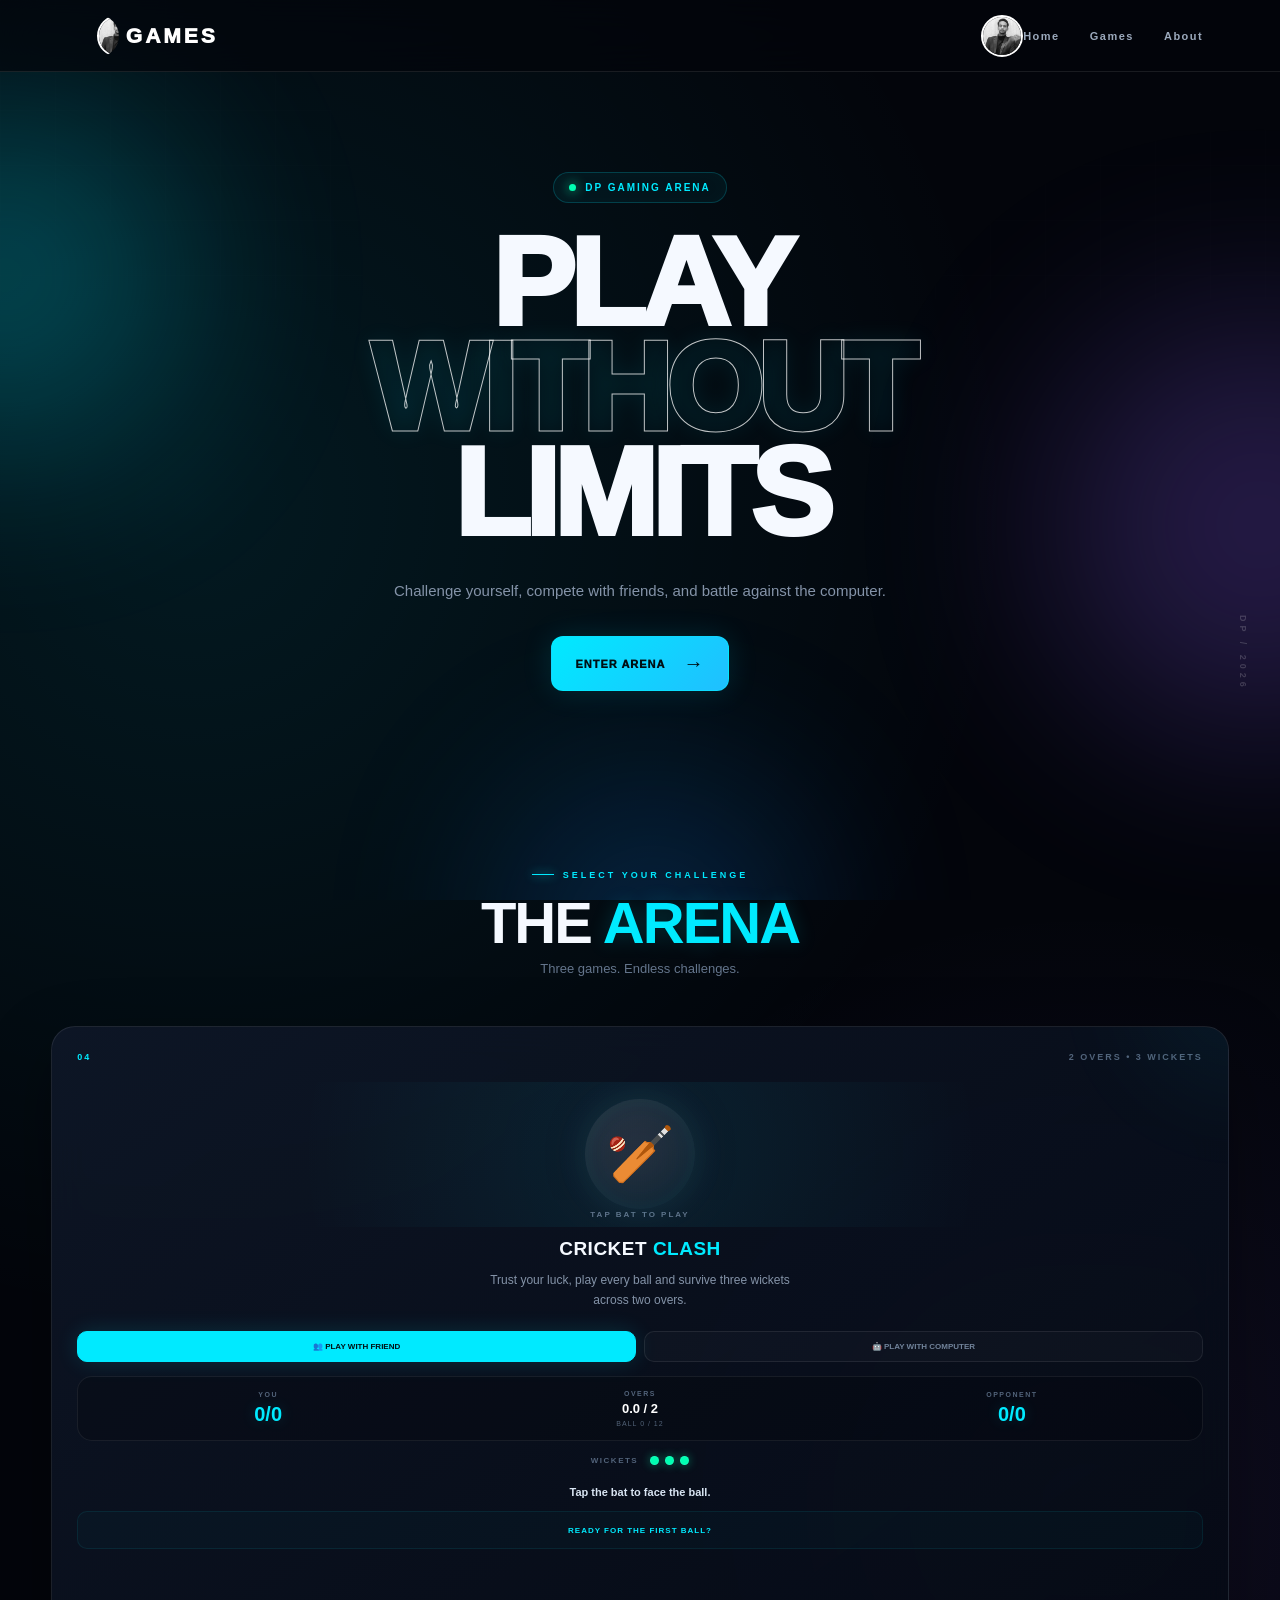
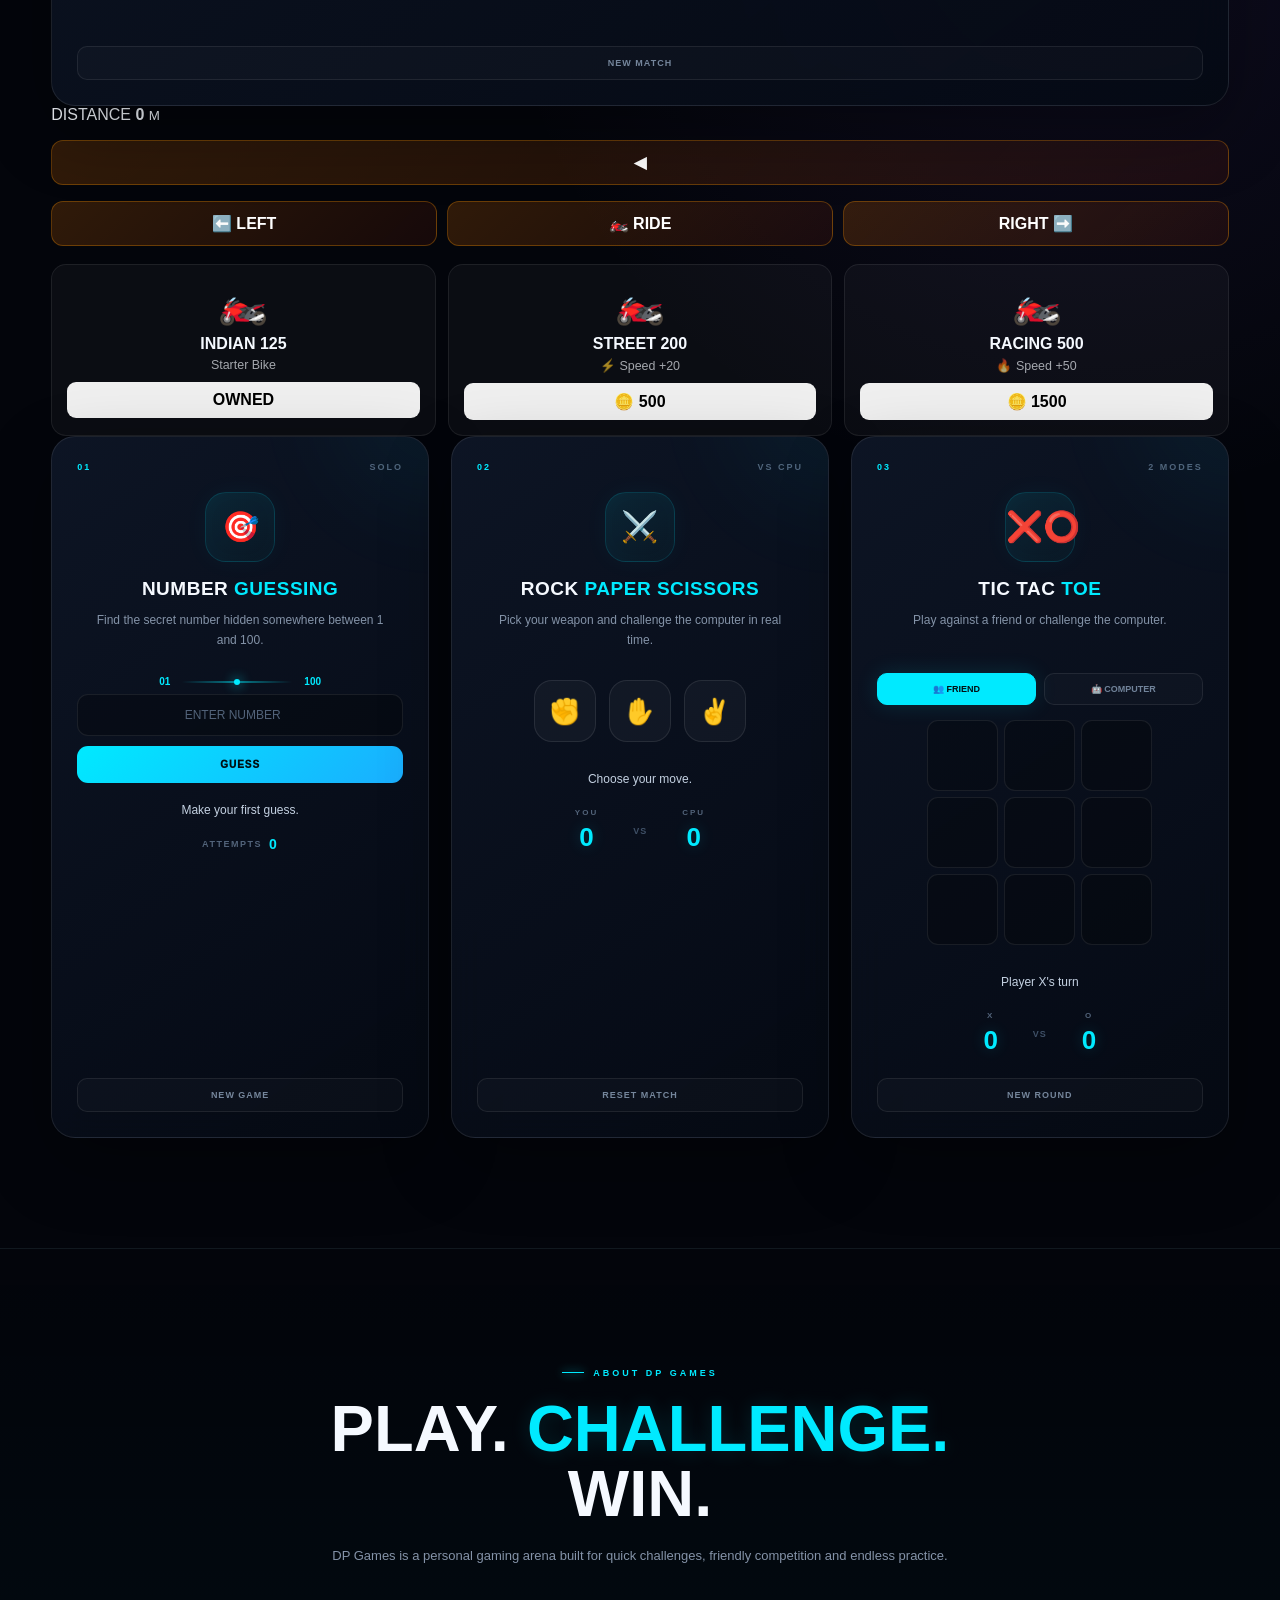
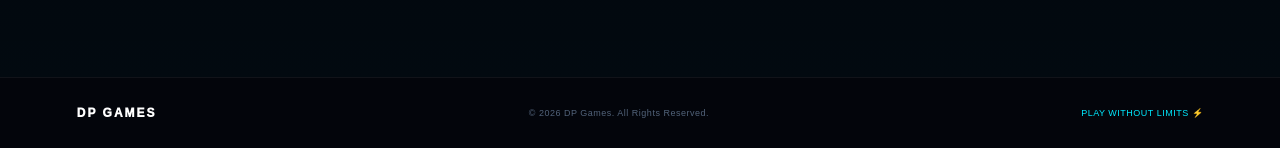
==== index.html @ 0b89a75d "Add files via upload" ====
<!DOCTYPE html>
<html lang="en">

<head>
    <meta charset="UTF-8">
    <meta name="viewport" content="width=device-width, initial-scale=1.0">

    <title>DP Games — Play Without Limits</title>

    <link rel="stylesheet" href="style.css">
</head>

<body>

    <!-- =========================================
         BACKGROUND
    ========================================== -->

    <div class="background">
        <div class="glow glow-1"></div>
        <div class="glow glow-2"></div>
        <div class="glow glow-3"></div>

        <div class="grid-overlay"></div>
    </div>


    <!-- =========================================
         NAVBAR
    ========================================== -->

    <nav class="navbar">

        <a href="#home" class="brand">
        <span class="brand-dp">
            <img src="profile.jpg" class="profile-photo" alt="Profile">
</span>
            <span class="brand-games">GAMES</span>
        </a>

<img src="profile.jpg" class="profile-photo" alt="Profile">

<div class="nav-links">

            <a href="#home">Home</a>
            <a href="#games">Games</a>
            <a href="#about">About</a>

        </div>

    </nav>


    <!-- =========================================
         HERO
    ========================================== -->

    <header class="hero" id="home">

        <div class="hero-content">

            <div class="hero-badge">
                <span class="status-dot"></span>
                DP GAMING ARENA
            </div>

            <h1>
                PLAY
                <span>WITHOUT</span>
                LIMITS
            </h1>

            <p class="hero-description">
                Challenge yourself, compete with friends,
                and battle against the computer.
            </p>

            <a href="#games" class="hero-button">
                <span>ENTER ARENA</span>
                <strong>→</strong>
            </a>

        </div>

        <div class="hero-side-text">
            DP / 2026
        </div>

    </header>


    <!-- =========================================
         GAMES SECTION
    ========================================== -->

    <main id="games">

        <div class="section-heading">

            <div class="section-label">
                <span></span>
                SELECT YOUR CHALLENGE
            </div>

            <h2>
                THE <strong>ARENA</strong>
            </h2>

            <p>
                Three games. Endless challenges.
            </p>

        </div>

<!-- =========================================
     GAME 04 — CRICKET CLASH
========================================= -->

<article class="game-card cricket-card">

    <div class="card-header">

        <span class="game-number">
            04
        </span>

        <span class="game-type">
            2 OVERS • 3 WICKETS
        </span>

    </div>


    <div class="cricket-bat-area">

        <div class="cricket-ball-glow"></div>

        <button
            id="cricket-bat"
            class="cricket-bat"
            aria-label="Tap the bat to play"
        >
            🏏
        </button>

        <span class="bat-hint">
            TAP BAT TO PLAY
        </span>

    </div>


    <h3>
        CRICKET
        <span>CLASH</span>
    </h3>


    <p class="game-description">
        Trust your luck, play every ball and
        survive three wickets across two overs.
    </p>


    <!-- GAME MODE -->

    <div class="cricket-mode-selector">

        <button
            class="cricket-mode active"
            data-cricket-mode="friend"
        >
            👥 PLAY WITH FRIEND
        </button>

        <button
            class="cricket-mode"
            data-cricket-mode="computer"
        >
            🤖 PLAY WITH COMPUTER
        </button>

    </div>


    <!-- SCOREBOARD -->

    <div class="cricket-scoreboard">

        <div class="cricket-team">

            <span>
                YOU
            </span>

            <strong id="cricket-player-score">
                0/0
            </strong>

        </div>


        <div class="cricket-middle">

            <span>
                OVERS
            </span>

            <strong id="cricket-overs">
                0.0 / 2
            </strong>

            <small id="cricket-ball-count">
                BALL 0 / 12
            </small>

        </div>


        <div class="cricket-team">

            <span>
                OPPONENT
            </span>

            <strong id="cricket-opponent-score">
                0/0
            </strong>

        </div>

    </div>


    <!-- WICKETS -->

    <div class="cricket-wickets">

        <span>
            WICKETS
        </span>

        <div class="wicket-lights">

            <i class="wicket alive"></i>
            <i class="wicket alive"></i>
            <i class="wicket alive"></i>

        </div>

    </div>


    <!-- RESULT -->

    <div
        id="cricket-result"
        class="cricket-result"
    >
        Tap the bat to face the ball.
    </div>


    <!-- BALL EVENT -->

    <div
        id="cricket-event"
        class="cricket-event"
    >
        READY FOR THE FIRST BALL?
    </div>


    <!-- RESET -->

    <button
        id="cricket-reset"
        class="reset-button"
    >
        NEW MATCH
    </button>

</article>


        <div>
            <span>DISTANCE</span>

            <strong id="bike-distance">
                0
            </strong>
            <small>M</small>
        </div>

    </div>


    <!-- CONTROLS -->

    <div class="bike-controls">

        <button
            id="bike-left"
            class="bike-control"
        >
            ◀
        

</div>

<!-- BIKE CONTROLS -->
<div class="bike-controls">

    <button type="button">
        ⬅️ LEFT
    </button>

    <button type="button">
        🏍️ RIDE
    </button>

    <button type="button">
        RIGHT ➡️
    </button>

</div>

<!-- BIKE SHOP -->
<div class="bike-shop">

    <div class="bike-option">
        <span class="bike-icon">🏍️</span>
        <h4>INDIAN 125</h4>
        <p>Starter Bike</p>
        <button type="button">OWNED</button>
    </div>

    <div class="bike-option">
        <span class="bike-icon">🏍️</span>
        <h4>STREET 200</h4>
        <p>⚡ Speed +20</p>
        <button type="button">🪙 500</button>
    </div>

    <div class="bike-option">
        <span class="bike-icon">🏍️</span>
        <h4>RACING 500</h4>
        <p>🔥 Speed +50</p>
        <button type="button">🪙 1500</button>
    </div>

</div>

</article>

        <div class="games-grid">


            <!-- =====================================
                 GAME 01 — NUMBER GUESSING
            ====================================== -->

            <article class="game-card">

                <div class="card-header">

                    <span class="game-number">
                        01
                    </span>

                    <span class="game-type">
                        SOLO
                    </span>

                </div>


                <div class="game-icon-wrapper">
                    <div class="game-icon">
                        🎯
                    </div>
                </div>


                <h3>
                    NUMBER
                    <span>GUESSING</span>
                </h3>

                <p class="game-description">
                    Find the secret number hidden
                    somewhere between 1 and 100.
                </p>


                <div class="number-range">

                    <span>01</span>

                    <div class="range-line">
                        <div class="range-dot"></div>
                    </div>

                    <span>100</span>

                </div>


                <div class="game-control">

                    <input
                        type="number"
                        id="guess-input"
                        placeholder="ENTER NUMBER"
                        min="1"
                        max="100"
                    >

                    <button
                        id="guess-button"
                        class="primary-button"
                    >
                        GUESS
                    </button>

                </div>


                <div
                    id="guess-message"
                    class="game-result"
                >
                    Make your first guess.
                </div>


                <div class="game-stat">

                    <span>
                        ATTEMPTS
                    </span>

                    <strong id="attempt-count">
                        0
                    </strong>

                </div>


                <button
                    id="guess-reset"
                    class="reset-button"
                >
                    NEW GAME
                </button>

            </article>


            <!-- =====================================
                 GAME 02 — ROCK PAPER SCISSORS
            ====================================== -->

            <article class="game-card">

                <div class="card-header">

                    <span class="game-number">
                        02
                    </span>

                    <span class="game-type">
                        VS CPU
                    </span>

                </div>


                <div class="game-icon-wrapper">
                    <div class="game-icon">
                        ⚔️
                    </div>
                </div>


                <h3>
                    ROCK
                    <span>PAPER SCISSORS</span>
                </h3>

                <p class="game-description">
                    Pick your weapon and challenge
                    the computer in real time.
                </p>


                <div class="rps-choices">

                    <button
                        class="rps-choice"
                        data-choice="rock"
                        aria-label="Rock"
                    >
                        ✊
                    </button>

                    <button
                        class="rps-choice"
                        data-choice="paper"
                        aria-label="Paper"
                    >
                        ✋
                    </button>

                    <button
                        class="rps-choice"
                        data-choice="scissors"
                        aria-label="Scissors"
                    >
                        ✌️
                    </button>

                </div>


                <div
                    id="rps-result"
                    class="game-result"
                >
                    Choose your move.
                </div>


                <div class="score-board">

                    <div class="score-item">

                        <span>YOU</span>

                        <strong id="player-score">
                            0
                        </strong>

                    </div>


                    <div class="versus">
                        VS
                    </div>


                    <div class="score-item">

                        <span>CPU</span>

                        <strong id="computer-score">
                            0
                        </strong>

                    </div>

                </div>


                <button
                    id="rps-reset"
                    class="reset-button"
                >
                    RESET MATCH
                </button>

            </article>


            <!-- =====================================
                 GAME 03 — TIC TAC TOE
            ====================================== -->

            <article class="game-card ttt-card">

                <div class="card-header">

                    <span class="game-number">
                        03
                    </span>

                    <span class="game-type">
                        2 MODES
                    </span>

                </div>


                <div class="game-icon-wrapper">
                    <div class="game-icon">
                        ❌⭕
                    </div>
                </div>


                <h3>
                    TIC TAC
                    <span>TOE</span>
                </h3>

                <p class="game-description">
                    Play against a friend or
                    challenge the computer.
                </p>


                <!-- MODE -->

                <div class="ttt-mode-selector">

                    <button
                        class="ttt-mode active"
                        data-mode="friend"
                    >
                        👥 FRIEND
                    </button>

                    <button
                        class="ttt-mode"
                        data-mode="computer"
                    >
                        🤖 COMPUTER
                    </button>

                </div>


                <!-- BOARD -->

                <div class="ttt-board">

                    <button
                        class="ttt-cell"
                        data-cell="0"
                    ></button>

                    <button
                        class="ttt-cell"
                        data-cell="1"
                    ></button>

                    <button
                        class="ttt-cell"
                        data-cell="2"
                    ></button>


                    <button
                        class="ttt-cell"
                        data-cell="3"
                    ></button>

                    <button
                        class="ttt-cell"
                        data-cell="4"
                    ></button>

                    <button
                        class="ttt-cell"
                        data-cell="5"
                    ></button>


                    <button
                        class="ttt-cell"
                        data-cell="6"
                    ></button>

                    <button
                        class="ttt-cell"
                        data-cell="7"
                    ></button>

                    <button
                        class="ttt-cell"
                        data-cell="8"
                    ></button>

                </div>


                <div
                    id="ttt-result"
                    class="game-result"
                >
                    Player X's turn
                </div>


                <div class="score-board">

                    <div class="score-item">

                        <span>X</span>

                        <strong id="x-score">
                            0
                        </strong>

                    </div>


                    <div class="versus">
                        VS
                    </div>


                    <div class="score-item">

                        <span>O</span>

                        <strong id="o-score">
                            0
                        </strong>

                    </div>

                </div>


                <button
                    id="ttt-reset"
                    class="reset-button"
                >
                    NEW ROUND
                </button>

            </article>

        </div>

    </main>


    <!-- =========================================
         ABOUT
    ========================================== -->

    <section
        class="about-section"
        id="about"
    >

        <div class="about-content">

            <div class="section-label">
                <span></span>
                ABOUT DP GAMES
            </div>

            <h2>
                PLAY.
                <strong>CHALLENGE.</strong>
                WIN.
            </h2>

            <p>
                DP Games is a personal gaming arena
                built for quick challenges, friendly
                competition and endless practice.
            </p>

        </div>

    </section>


    <!-- =========================================
         FOOTER
    ========================================== -->

    <footer>

        <div class="footer-brand">
            DP GAMES
        </div>

        <p>
            © 2026 DP Games. All Rights Reserved.
        </p>

        <span>
            PLAY WITHOUT LIMITS ⚡
        </span>

    </footer>


    <!-- =========================================
         JAVASCRIPT
    ========================================== -->

    <script src="./script.js"></script>

</body>

</html>
---- style.css ----
/* =========================================================
   DP GAMES — PREMIUM CINEMATIC GAMING UI
   ========================================================= */

:root {
    --bg: #03050b;
    --panel: rgba(10, 17, 30, 0.82);
    --panel-2: rgba(15, 24, 42, 0.72);

    --cyan: #00eaff;
    --blue: #1687ff;
    --purple: #8b5cf6;
    --pink: #ff4fd8;
    --green: #00ffb3;

    --text: #f5f9ff;
    --muted: #8493a8;
    --border: rgba(255, 255, 255, 0.09);

    --radius: 24px;
}


/* =========================================================
   RESET
   ========================================================= */

* {
    margin: 0;
    padding: 0;
    box-sizing: border-box;
}

html {
    scroll-behavior: smooth;
}

body {
    min-height: 100vh;

    font-family:
        Inter,
        Arial,
        Helvetica,
        sans-serif;

    color: var(--text);

    background:
        radial-gradient(
            circle at 15% 15%,
            rgba(0, 234, 255, 0.09),
            transparent 27%
        ),
        radial-gradient(
            circle at 85% 45%,
            rgba(139, 92, 246, 0.09),
            transparent 28%
        ),
        var(--bg);

    overflow-x: hidden;
}

button,
input {
    font: inherit;
}

button {
    cursor: pointer;
}

a {
    color: inherit;
    text-decoration: none;
}


/* =========================================================
   BACKGROUND
   ========================================================= */

.background {
    position: fixed;
    inset: 0;

    overflow: hidden;

    pointer-events: none;

    z-index: -10;
}

.grid-overlay {
    position: absolute;
    inset: 0;

    opacity: 0.18;

    background-image:
        linear-gradient(
            rgba(255, 255, 255, 0.035) 1px,
            transparent 1px
        ),
        linear-gradient(
            90deg,
            rgba(255, 255, 255, 0.035) 1px,
            transparent 1px
        );

    background-size: 55px 55px;

    mask-image:
        linear-gradient(
            to bottom,
            black,
            transparent 85%
        );
}

.glow {
    position: absolute;

    border-radius: 50%;

    filter: blur(100px);

    opacity: 0.25;

    animation:
        floatGlow 12s ease-in-out infinite alternate;
}

.glow-1 {
    width: 350px;
    height: 350px;

    background: var(--cyan);

    left: -170px;
    top: 100px;
}

.glow-2 {
    width: 420px;
    height: 420px;

    background: var(--purple);

    right: -190px;
    top: 35%;

    animation-delay: -4s;
}

.glow-3 {
    width: 280px;
    height: 280px;

    background: var(--blue);

    left: 40%;
    bottom: -170px;

    animation-delay: -7s;
}

@keyframes floatGlow {

    0% {
        transform: translate3d(0, 0, 0) scale(0.9);
    }

    50% {
        transform: translate3d(60px, -40px, 0) scale(1.08);
    }

    100% {
        transform: translate3d(-35px, 55px, 0) scale(0.95);
    }
}


/* =========================================================
   NAVBAR
   ========================================================= */

.navbar {
    width: 100%;

    min-height: 72px;

    padding: 0 6%;

    display: flex;
    align-items: center;

    position: sticky;
    top: 0;

    z-index: 100;

    background:
        rgba(3, 5, 11, 0.68);

    border-bottom:
        1px solid var(--border);

    backdrop-filter: blur(20px);
}

.brand {
    display: flex;
    align-items: center;
    gap: 7px;

    margin-right: auto;

    font-size: 21px;
    font-weight: 950;

    letter-spacing: 3px;
}

.brand-dp {
    color: var(--cyan);

    text-shadow:
        0 0 18px rgba(0, 234, 255, 0.55);
}

.brand-games {
    color: #ffffff;
}

.nav-links {
    display: flex;
    align-items: center;

    gap: 30px;
}

.nav-links a {
    position: relative;

    color: #9ba9bc;

    font-size: 11px;
    font-weight: 800;

    letter-spacing: 1.5px;

    transition: 0.25s ease;
}

.nav-links a::after {
    content: "";

    position: absolute;

    left: 0;
    right: 0;
    bottom: -8px;

    height: 2px;

    transform: scaleX(0);

    transform-origin: center;

    background: var(--cyan);

    box-shadow:
        0 0 10px var(--cyan);

    transition: 0.25s ease;
}

.nav-links a:hover {
    color: #ffffff;
}

.nav-links a:hover::after {
    transform: scaleX(1);
}


/* =========================================================
   HERO
   ========================================================= */

.hero {
    min-height: 680px;

    padding: 100px 6%;

    display: flex;
    align-items: center;
    justify-content: center;

    text-align: center;

    position: relative;
}

.hero-content {
    max-width: 900px;

    position: relative;
    z-index: 2;

    animation:
        heroEnter 0.9s ease both;
}

@keyframes heroEnter {

    from {
        opacity: 0;
        transform: translateY(25px);
    }

    to {
        opacity: 1;
        transform: translateY(0);
    }
}

.hero-badge {
    display: inline-flex;
    align-items: center;
    gap: 9px;

    padding: 9px 15px;

    margin-bottom: 27px;

    border:
        1px solid rgba(0, 234, 255, 0.2);

    border-radius: 999px;

    background:
        rgba(0, 234, 255, 0.045);

    color: var(--cyan);

    font-size: 10px;
    font-weight: 900;

    letter-spacing: 2px;

    box-shadow:
        inset 0 0 20px rgba(0, 234, 255, 0.025);

    animation:
        badgeGlow 2.5s ease-in-out infinite;
}

.status-dot {
    width: 7px;
    height: 7px;

    border-radius: 50%;

    background: var(--green);

    box-shadow:
        0 0 12px var(--green);

    animation:
        dotPulse 1.2s ease-in-out infinite;
}

@keyframes dotPulse {

    0%,
    100% {
        opacity: 0.5;
        transform: scale(0.8);
    }

    50% {
        opacity: 1;
        transform: scale(1.15);
    }
}

@keyframes badgeGlow {

    0%,
    100% {
        box-shadow:
            0 0 0 rgba(0, 234, 255, 0);
    }

    50% {
        box-shadow:
            0 0 30px rgba(0, 234, 255, 0.08);
    }
}

.hero h1 {
    font-size:
        clamp(58px, 10vw, 125px);

    line-height: 0.84;

    font-weight: 950;

    letter-spacing: -6px;

    text-transform: uppercase;
}

.hero h1 span {
    display: block;

    color: transparent;

    -webkit-text-stroke:
        1px rgba(255, 255, 255, 0.75);

    text-shadow:
        0 0 25px rgba(0, 234, 255, 0.08);
}

.hero-description {
    max-width: 620px;

    margin: 32px auto;

    color: var(--muted);

    font-size: 15px;

    line-height: 1.8;
}

.hero-button {
    display: inline-flex;
    align-items: center;
    gap: 18px;

    padding: 15px 23px;

    border:
        1px solid rgba(0, 234, 255, 0.45);

    border-radius: 12px;

    background:
        linear-gradient(
            135deg,
            var(--cyan),
            #20bfff
        );

    color: #001014;

    font-size: 11px;
    font-weight: 950;

    letter-spacing: 1px;

    box-shadow:
        0 0 30px rgba(0, 234, 255, 0.13);

    transition:
        transform 0.25s ease,
        box-shadow 0.25s ease;
}

.hero-button strong {
    font-size: 20px;

    transition: 0.25s ease;
}

.hero-button:hover {
    transform: translateY(-5px);

    box-shadow:
        0 15px 45px rgba(0, 234, 255, 0.25);
}

.hero-button:hover strong {
    transform: translateX(5px);
}

.hero-side-text {
    position: absolute;

    right: 2.5%;
    bottom: 100px;

    color: rgba(255, 255, 255, 0.18);

    font-size: 9px;
    font-weight: 900;

    letter-spacing: 4px;

    writing-mode: vertical-rl;
}


/* =========================================================
   SECTION HEADING
   ========================================================= */

#games {
    width: min(1320px, 92%);

    margin: auto;

    padding:
        70px 0
        110px;
}

.section-heading {
    text-align: center;

    margin-bottom: 50px;
}

.section-label {
    display: inline-flex;
    align-items: center;
    gap: 9px;

    color: var(--cyan);

    font-size: 9px;
    font-weight: 900;

    letter-spacing: 3px;
}

.section-label > span {
    width: 22px;
    height: 1px;

    background: var(--cyan);

    box-shadow:
        0 0 10px var(--cyan);
}

.section-heading h2 {
    margin: 14px 0 9px;

    font-size:
        clamp(35px, 5vw, 58px);

    line-height: 1;

    letter-spacing: -2px;
}

.section-heading h2 strong {
    color: var(--cyan);

    text-shadow:
        0 0 20px rgba(0, 234, 255, 0.18);
}

.section-heading p {
    color: #64758c;

    font-size: 13px;
}


/* =========================================================
   GAME GRID
   ========================================================= */

.games-grid {
    display: grid;

    grid-template-columns:
        repeat(3, minmax(0, 1fr));

    gap: 22px;
}


/* =========================================================
   GAME CARD
   ========================================================= */

.game-card {
    min-width: 0;
    min-height: 620px;

    padding: 25px;

    display: flex;
    flex-direction: column;
    align-items: center;

    position: relative;

    overflow: hidden;

    text-align: center;

    border:
        1px solid var(--border);

    border-radius: var(--radius);

    background:
        linear-gradient(
            145deg,
            rgba(15, 24, 41, 0.86),
            rgba(5, 10, 20, 0.92)
        );

    box-shadow:
        0 25px 70px rgba(0, 0, 0, 0.32);

    backdrop-filter: blur(18px);

    transition:
        transform 0.35s ease,
        border-color 0.35s ease,
        box-shadow 0.35s ease;
}

.game-card::before {
    content: "";

    position: absolute;

    width: 220px;
    height: 220px;

    top: -145px;
    right: -120px;

    border-radius: 50%;

    background: var(--cyan);

    filter: blur(55px);

    opacity: 0.045;

    transition: 0.5s ease;
}

.game-card:hover {
    transform: translateY(-9px);

    border-color:
        rgba(0, 234, 255, 0.25);

    box-shadow:
        0 35px 85px rgba(0, 0, 0, 0.45),
        0 0 30px rgba(0, 234, 255, 0.045);
}

.game-card:hover::before {
    transform: scale(1.8);

    opacity: 0.09;
}


/* =========================================================
   CARD HEADER
   ========================================================= */

.card-header {
    width: 100%;

    display: flex;
    justify-content: space-between;

    margin-bottom: 20px;
}

.game-number,
.game-type {
    color: #52637a;

    font-size: 9px;
    font-weight: 900;

    letter-spacing: 2px;
}

.game-number {
    color: var(--cyan);
}


/* =========================================================
   ICON
   ========================================================= */

.game-icon-wrapper {
    margin-bottom: 17px;
}

.game-icon {
    width: 70px;
    height: 70px;

    display: grid;
    place-items: center;

    border:
        1px solid rgba(0, 234, 255, 0.15);

    border-radius: 21px;

    background:
        linear-gradient(
            145deg,
            rgba(0, 234, 255, 0.09),
            rgba(0, 234, 255, 0.025)
        );

    font-size: 30px;

    box-shadow:
        inset 0 0 25px rgba(0, 234, 255, 0.025),
        0 0 25px rgba(0, 234, 255, 0.045);

    transition: 0.35s ease;
}

.game-card:hover .game-icon {
    transform:
        translateY(-5px)
        scale(1.05);

    box-shadow:
        0 0 35px rgba(0, 234, 255, 0.12);
}


/* =========================================================
   CARD TITLE
   ========================================================= */

.game-card h3 {
    font-size: 19px;

    line-height: 1.1;

    letter-spacing: 0.5px;

    margin-bottom: 12px;
}

.game-card h3 span {
    color: var(--cyan);
}

.game-description {
    min-height: 42px;

    max-width: 300px;

    color: var(--muted);

    font-size: 12px;

    line-height: 1.65;
}


/* =========================================================
   NUMBER GAME
   ========================================================= */

.number-range {
    width: 100%;

    display: flex;
    align-items: center;
    justify-content: center;

    gap: 12px;

    margin:
        23px 0
        7px;

    color: var(--cyan);

    font-size: 10px;
    font-weight: 900;
}

.range-line {
    width: 110px;
    height: 2px;

    position: relative;

    background:
        linear-gradient(
            90deg,
            transparent,
            rgba(0, 234, 255, 0.5),
            transparent
        );
}

.range-dot {
    position: absolute;

    width: 6px;
    height: 6px;

    left: 50%;
    top: 50%;

    border-radius: 50%;

    background: var(--cyan);

    transform:
        translate(-50%, -50%);

    box-shadow:
        0 0 12px var(--cyan);

    animation:
        rangeMove 2s ease-in-out infinite alternate;
}

@keyframes rangeMove {

    from {
        left: 20%;
    }

    to {
        left: 80%;
    }
}

.game-control {
    width: 100%;
}

#guess-input {
    width: 100%;

    padding: 13px 15px;

    border:
        1px solid rgba(255, 255, 255, 0.08);

    border-radius: 11px;

    outline: none;

    background:
        rgba(0, 0, 0, 0.25);

    color: #ffffff;

    text-align: center;

    font-size: 12px;

    transition: 0.25s ease;
}

#guess-input::placeholder {
    color: #52637a;
}

#guess-input:focus {
    border-color:
        rgba(0, 234, 255, 0.5);

    box-shadow:
        0 0 20px rgba(0, 234, 255, 0.08);
}


/* =========================================================
   BUTTONS
   ========================================================= */

.primary-button,
.reset-button {
    border: none;

    cursor: pointer;

    transition:
        transform 0.2s ease,
        box-shadow 0.2s ease,
        background 0.2s ease;
}

.primary-button {
    width: 100%;

    margin-top: 10px;

    padding: 13px;

    border-radius: 11px;

    background:
        linear-gradient(
            135deg,
            var(--cyan),
            #1aaeff
        );

    color: #001014;

    font-size: 10px;
    font-weight: 950;

    letter-spacing: 1px;
}

.primary-button:hover {
    transform: translateY(-3px);

    box-shadow:
        0 10px 30px rgba(0, 234, 255, 0.18);
}

.primary-button:active {
    transform: scale(0.97);
}

.reset-button {
    width: 100%;

    margin-top: auto;

    padding: 11px;

    border:
        1px solid rgba(255, 255, 255, 0.08);

    border-radius: 10px;

    background:
        rgba(255, 255, 255, 0.025);

    color: #75869c;

    font-size: 9px;
    font-weight: 900;

    letter-spacing: 1px;
}

.reset-button:hover {
    color: var(--cyan);

    border-color:
        rgba(0, 234, 255, 0.25);

    background:
        rgba(0, 234, 255, 0.045);
}


/* =========================================================
   RESULT
   ========================================================= */

.game-result {
    width: 100%;

    min-height: 53px;

    display: flex;
    align-items: center;
    justify-content: center;

    padding: 5px;

    color: #c4d1e2;

    font-size: 12px;

    line-height: 1.5;
}


/* =========================================================
   GAME STAT
   ========================================================= */

.game-stat {
    display: flex;
    align-items: center;
    gap: 7px;

    margin-bottom: 17px;

    color: #52637a;

    font-size: 9px;
    font-weight: 900;

    letter-spacing: 1.5px;
}

.game-stat strong {
    color: var(--cyan);

    font-size: 14px;
}


/* =========================================================
   RPS
   ========================================================= */

.rps-choices {
    display: flex;

    gap: 13px;

    margin:
        27px 0
        10px;
}

.rps-choice {
    width: 62px;
    height: 62px;

    display: grid;
    place-items: center;

    border:
        1px solid rgba(255, 255, 255, 0.09);

    border-radius: 18px;

    background:
        rgba(255, 255, 255, 0.035);

    font-size: 25px;

    transition:
        transform 0.25s ease,
        border-color 0.25s ease,
        background 0.25s ease,
        box-shadow 0.25s ease;
}

.rps-choice:hover {
    transform:
        translateY(-7px)
        scale(1.05);

    border-color:
        rgba(0, 234, 255, 0.45);

    background:
        rgba(0, 234, 255, 0.08);

    box-shadow:
        0 12px 30px rgba(0, 234, 255, 0.09);
}

.rps-choice:active {
    transform: scale(0.9);
}


/* =========================================================
   SCORE BOARD
   ========================================================= */

.score-board {
    width: 100%;

    display: flex;
    align-items: center;
    justify-content: center;

    gap: 35px;

    margin:
        3px 0
        22px;
}

.score-item {
    display: flex;
    flex-direction: column;

    align-items: center;

    gap: 5px;
}

.score-item span {
    color: #52637a;

    font-size: 8px;
    font-weight: 900;

    letter-spacing: 2px;
}

.score-item strong {
    color: var(--cyan);

    font-size: 26px;

    text-shadow:
        0 0 15px rgba(0, 234, 255, 0.2);
}

.versus {
    color: #3f5067;

    font-size: 9px;
    font-weight: 900;

    letter-spacing: 1px;
}


/* =========================================================
   TIC TAC TOE MODE
   ========================================================= */

.ttt-mode-selector {
    width: 100%;

    display: flex;

    gap: 8px;

    margin:
        20px 0
        15px;
}

.ttt-mode {
    flex: 1;

    padding: 10px 5px;

    border:
        1px solid rgba(255, 255, 255, 0.08);

    border-radius: 10px;

    background:
        rgba(255, 255, 255, 0.025);

    color: #71839a;

    font-size: 9px;
    font-weight: 900;

    cursor: pointer;

    transition: 0.25s ease;
}

.ttt-mode:hover {
    color: #ffffff;

    border-color:
        rgba(0, 234, 255, 0.25);
}

.ttt-mode.active {
    color: #001014;

    background:
        var(--cyan);

    border-color:
        var(--cyan);

    box-shadow:
        0 0 22px rgba(0, 234, 255, 0.13);
}


/* =========================================================
   TIC TAC TOE BOARD
   ========================================================= */

.ttt-board {
    width: 225px;
    height: 225px;

    display: grid;

    grid-template-columns:
        repeat(3, 1fr);

    gap: 6px;

    margin:
        0 auto
        10px;
}

.ttt-cell {
    border:
        1px solid rgba(255, 255, 255, 0.08);

    border-radius: 11px;

    background:
        rgba(0, 0, 0, 0.23);

    color: #ffffff;

    font-size: 30px;
    font-weight: 950;

    cursor: pointer;

    transition:
        transform 0.2s ease,
        background 0.2s ease,
        border-color 0.2s ease;
}

.ttt-cell:hover {
    transform: scale(1.035);

    background:
        rgba(0, 234, 255, 0.06);

    border-color:
        rgba(0, 234, 255, 0.35);
}

.ttt-cell.ttt-x {
    color: var(--cyan);

    text-shadow:
        0 0 18px rgba(0, 234, 255, 0.65);

    animation:
        symbolIn 0.22s ease;
}

.ttt-cell.ttt-o {
    color: var(--pink);

    text-shadow:
        0 0 18px rgba(255, 79, 216, 0.55);

    animation:
        symbolIn 0.22s ease;
}

@keyframes symbolIn {

    from {
        opacity: 0;
        transform: scale(0.3) rotate(-12deg);
    }

    to {
        opacity: 1;
        transform: scale(1) rotate(0);
    }
}

.ttt-cell.ttt-winning {
    color: var(--green);

    background:
        rgba(0, 255, 179, 0.1);

    border-color:
        rgba(0, 255, 179, 0.7);

    animation:
        winningCell 0.55s ease-in-out infinite alternate;
}

@keyframes winningCell {

    from {
        transform: scale(1);

        box-shadow:
            0 0 5px rgba(0, 255, 179, 0.1);
    }

    to {
        transform: scale(1.07);

        box-shadow:
            0 0 28px rgba(0, 255, 179, 0.28);
    }
}


/* =========================================================
   ABOUT
   ========================================================= */

.about-section {
    padding:
        110px 20px;

    text-align: center;

    border-top:
        1px solid rgba(255, 255, 255, 0.06);

    background:
        linear-gradient(
            to bottom,
            transparent,
            rgba(0, 234, 255, 0.025)
        );
}

.about-content {
    max-width: 720px;

    margin: auto;
}

.about-section h2 {
    margin:
        18px 0;

    font-size:
        clamp(35px, 6vw, 65px);

    line-height: 1;
}

.about-section h2 strong {
    color: var(--cyan);

    text-shadow:
        0 0 20px rgba(0, 234, 255, 0.15);
}

.about-section p {
    color: var(--muted);

    font-size: 13px;

    line-height: 1.8;
}


/* =========================================================
   FOOTER
   ========================================================= */

footer {
    padding:
        28px 6%;

    display: flex;
    align-items: center;
    justify-content: space-between;

    gap: 20px;

    border-top:
        1px solid rgba(255, 255, 255, 0.06);

    color: #52637a;

    font-size: 9px;

    letter-spacing: 0.5px;
}

.footer-brand {
    color: #ffffff;

    font-size: 12px;
    font-weight: 950;

    letter-spacing: 2px;
}

footer span {
    color: var(--cyan);
}


/* =========================================================
   TABLET
   ========================================================= */

@media (max-width: 1050px) {

    .games-grid {
        grid-template-columns:
            repeat(2, minmax(0, 1fr));
    }

    .game-card:last-child {
        grid-column: 1 / -1;

        width: min(520px, 100%);

        margin: auto;
    }
}


/* =========================================================
   MOBILE
   ========================================================= */

@media (max-width: 700px) {

    .navbar {
        padding:
            16px 5%;
    }

    .nav-links {
        gap: 16px;
    }

    .nav-links a {
        font-size: 9px;
    }

    .hero {
        min-height: 560px;

        padding:
            80px 18px;
    }

    .hero h1 {
        font-size: 58px;

        letter-spacing: -4px;
    }

    .hero-side-text {
        display: none;
    }

    #games {
        width: 91%;
    }

    .games-grid {
        grid-template-columns: 1fr;
    }

    .game-card:last-child {
        grid-column: auto;

        width: 100%;
    }

    .game-card {
        min-height: 600px;
    }
}


/* =========================================================
   SMALL MOBILE
   ========================================================= */

@media (max-width: 430px) {

    .navbar {
        flex-direction: column;

        gap: 13px;
    }

    .brand {
        margin-right: 0;
    }

    .hero {
        min-height: 510px;
    }

    .hero h1 {
        font-size: 48px;
    }

    .hero-description {
        font-size: 13px;
    }

    .games-grid {
        gap: 18px;
    }

    .game-card {
        padding: 22px 17px;
    }

    .ttt-mode-selector {
        flex-direction: column;
    }

    .ttt-board {
        width: 210px;
        height: 210px;
    }

    footer {
        flex-direction: column;

        text-align: center;
    }
}
/* =========================================
   TIC TAC TOE - CLICK FIX
   ========================================= */

.ttt-board {
    position: relative;
    z-index: 50;
    pointer-events: auto;
}

.ttt-board button {
    position: relative;
    z-index: 51;
    pointer-events: auto !important;
    cursor: pointer;
}
/* TTT CLICK FIX */
.ttt-board {
    position: relative;
    z-index: 10;
}

.ttt-cell {
    position: relative;
    z-index: 20;
    pointer-events: auto !important;
    cursor: pointer;
}
/* =========================================================
   DP GAMES — CRICKET CLASH
   PREMIUM STADIUM UI
   ========================================================= */

.cricket-card {
    min-height: 680px;
}


/* BAT AREA */

.cricket-bat-area {
    width: 100%;
    height: 145px;

    position: relative;

    display: flex;
    align-items: center;
    justify-content: center;

    margin-bottom: 12px;

    overflow: hidden;

    border-radius: 20px;

    background:
        radial-gradient(
            circle,
            rgba(0, 234, 255, 0.08),
            transparent 60%
        );
}

.cricket-ball-glow {
    position: absolute;

    width: 85px;
    height: 85px;

    border-radius: 50%;

    background: #ff315c;

    filter: blur(35px);

    opacity: 0.12;

    animation:
        cricketGlow 2s ease-in-out infinite alternate;
}

@keyframes cricketGlow {

    from {
        transform: scale(0.8);
        opacity: 0.08;
    }

    to {
        transform: scale(1.25);
        opacity: 0.18;
    }
}


/* BAT */

.cricket-bat {
    position: relative;
    z-index: 3;

    width: 110px;
    height: 110px;

    display: grid;
    place-items: center;

    border: 0;

    border-radius: 50%;

    background:
        linear-gradient(
            145deg,
            rgba(255, 255, 255, 0.09),
            rgba(0, 234, 255, 0.035)
        );

    box-shadow:
        inset 0 0 25px rgba(0, 234, 255, 0.04),
        0 0 35px rgba(0, 234, 255, 0.08);

    font-size: 55px;

    cursor: pointer;

    transition:
        transform 0.2s ease,
        box-shadow 0.2s ease;
}

.cricket-bat:hover {
    transform:
        scale(1.08)
        rotate(-7deg);

    box-shadow:
        0 0 45px rgba(0, 234, 255, 0.18);
}

.cricket-bat:active {
    transform:
        scale(0.88)
        rotate(12deg);
}


/* BAT HINT */

.bat-hint {
    position: absolute;

    bottom: 8px;

    color: #60738a;

    font-size: 8px;
    font-weight: 900;

    letter-spacing: 2px;

    animation:
        hintPulse 1.5s ease-in-out infinite;
}

@keyframes hintPulse {

    0%,
    100% {
        opacity: 0.45;
    }

    50% {
        opacity: 1;
    }
}


/* MODE SELECTOR */

.cricket-mode-selector {
    width: 100%;

    display: flex;

    gap: 8px;

    margin:
        18px 0
        14px;
}

.cricket-mode {
    flex: 1;

    padding: 10px 5px;

    border:
        1px solid rgba(255, 255, 255, 0.08);

    border-radius: 10px;

    background:
        rgba(255, 255, 255, 0.025);

    color: #71839a;

    font-size: 8px;
    font-weight: 900;

    cursor: pointer;

    transition: 0.25s ease;
}

.cricket-mode:hover {
    color: white;

    border-color:
        rgba(0, 234, 255, 0.3);
}

.cricket-mode.active {
    color: #001014;

    background:
        var(--cyan);

    border-color:
        var(--cyan);

    box-shadow:
        0 0 22px rgba(0, 234, 255, 0.14);
}


/* SCOREBOARD */

.cricket-scoreboard {
    width: 100%;

    display: grid;

    grid-template-columns:
        1fr 1fr 1fr;

    align-items: center;

    gap: 8px;

    padding: 13px 8px;

    border:
        1px solid rgba(255, 255, 255, 0.07);

    border-radius: 15px;

    background:
        rgba(0, 0, 0, 0.2);
}

.cricket-team {
    display: flex;

    flex-direction: column;

    align-items: center;

    gap: 5px;
}

.cricket-team span,
.cricket-middle span {
    color: #52637a;

    font-size: 7px;
    font-weight: 900;

    letter-spacing: 1.5px;
}

.cricket-team strong {
    color: var(--cyan);

    font-size: 20px;

    text-shadow:
        0 0 15px rgba(0, 234, 255, 0.2);
}

.cricket-middle {
    display: flex;

    flex-direction: column;

    align-items: center;

    gap: 4px;
}

.cricket-middle strong {
    color: #ffffff;

    font-size: 13px;
}

.cricket-middle small {
    color: #516177;

    font-size: 7px;

    letter-spacing: 1px;
}


/* WICKETS */

.cricket-wickets {
    display: flex;

    align-items: center;

    gap: 12px;

    margin: 15px 0 3px;

    color: #52637a;

    font-size: 8px;
    font-weight: 900;

    letter-spacing: 1.5px;
}

.wicket-lights {
    display: flex;

    gap: 6px;
}

.wicket {
    width: 9px;
    height: 9px;

    display: block;

    border-radius: 50%;

    background:
        #263348;

    border:
        1px solid rgba(255, 255, 255, 0.08);
}

.wicket.alive {
    background: var(--green);

    box-shadow:
        0 0 10px rgba(0, 255, 179, 0.45);
}


/* RESULT */

.cricket-result {
    width: 100%;

    min-height: 38px;

    display: flex;

    align-items: center;
    justify-content: center;

    margin-top: 5px;

    color: #d9e5f3;

    font-size: 11px;
    font-weight: 800;

    text-align: center;
}


/* EVENT */

.cricket-event {
    width: 100%;

    min-height: 38px;

    display: flex;

    align-items: center;
    justify-content: center;

    padding: 8px;

    margin-bottom: 12px;

    border:
        1px solid rgba(0, 234, 255, 0.08);

    border-radius: 10px;

    background:
        rgba(0, 234, 255, 0.025);

    color: var(--cyan);

    font-size: 8px;
    font-weight: 900;

    letter-spacing: 1px;
}


/* RESPONSIVE */

@media (max-width: 700px) {

    .cricket-card {
        min-height: 650px;
    }

    .cricket-bat-area {
        height: 130px;
    }

    .cricket-bat {
        width: 95px;
        height: 95px;

        font-size: 48px;
    }
}

@media (max-width: 430px) {

    .cricket-mode-selector {
        flex-direction: column;
    }

    .cricket-scoreboard {
        padding: 11px 5px;
    }

    .cricket-team strong {
        font-size: 18px;
    }
}
/* =========================================================
   CRICKET CLASH — NEXT GEN ANIMATIONS
   ========================================================= */

.cricket-bat {
    transform-origin: 50% 75%;
    will-change: transform;
}

.cricket-bat.bat-hit {
    animation: batSmash 0.48s cubic-bezier(.2,.8,.2,1);
}

@keyframes batSmash {
    0% {
        transform: scale(1) rotate(0deg);
    }

    25% {
        transform: scale(1.16) rotate(-18deg);
    }

    55% {
        transform: scale(1.08) rotate(16deg);
    }

    100% {
        transform: scale(1) rotate(0deg);
    }
}


/* BALL IMPACT RING */

.cricket-bat::after {
    content: "";
    position: absolute;

    width: 18px;
    height: 18px;

    border-radius: 50%;

    border: 2px solid transparent;

    opacity: 0;
}

.cricket-bat.bat-hit::after {
    animation: impactRing 0.6s ease-out;
}

@keyframes impactRing {
    0% {
        width: 18px;
        height: 18px;
        opacity: 0.9;
        border-color: var(--cyan);
    }

    100% {
        width: 130px;
        height: 130px;
        opacity: 0;
        border-color: var(--cyan);
    }
}


/* RESULT POP */

.cricket-result {
    transition:
        transform 0.25s ease,
        opacity 0.25s ease;
}

.cricket-result.event-pop {
    animation: resultPop 0.45s ease;
}

@keyframes resultPop {
    0% {
        transform: scale(0.8);
        opacity: 0;
    }

    60% {
        transform: scale(1.08);
        opacity: 1;
    }

    100% {
        transform: scale(1);
        opacity: 1;
    }
}


/* FOUR / SIX GLOW */

.cricket-card.boundary-hit {
    animation: boundaryFlash 0.65s ease;
}

@keyframes boundaryFlash {
    0% {
        box-shadow:
            0 0 0 rgba(0, 234, 255, 0);
    }

    35% {
        box-shadow:
            0 0 45px rgba(0, 234, 255, 0.25);
    }

    100% {
        box-shadow:
            0 0 0 rgba(0, 234, 255, 0);
    }
}


/* WICKET ALERT */

.cricket-card.wicket-hit {
    animation: wicketShake 0.5s ease;
}

@keyframes wicketShake {
    0%,
    100% {
        transform: translateX(0);
    }

    20% {
        transform: translateX(-5px);
    }

    40% {
        transform: translateX(5px);
    }

    60% {
        transform: translateX(-4px);
    }

    80% {
        transform: translateX(3px);
    }
}


/* WICKET LIGHT */

.wicket:not(.alive) {
    animation: wicketFall 0.45s ease;
}

@keyframes wicketFall {
    0% {
        transform: scale(1);
    }

    45% {
        transform: scale(1.5);
    }

    100% {
        transform: scale(1);
    }
}


/* MODE BUTTON MICRO ANIMATION */

.cricket-mode {
    transform: translateY(0);
}

.cricket-mode:active {
    transform: translateY(2px) scale(0.98);
}


/* NEW MATCH */

#cricket-reset {
    transition:
        transform 0.2s ease,
        box-shadow 0.2s ease;
}

#cricket-reset:hover {
    transform: translateY(-2px);
}

#cricket-reset:active {
    transform: scale(0.97);
}


/* BAT HOVER */

.cricket-bat:hover {
    animation:
        batFloat 1.8s ease-in-out infinite;
}

@keyframes batFloat {
    0%,
    100% {
        transform:
            translateY(0)
            rotate(0deg);
    }

    50% {
        transform:
            translateY(-6px)
            rotate(-5deg);
    }
}


/* MOBILE */

@media (max-width: 500px) {

    .cricket-bat:active {
        transform:
            scale(0.9)
            rotate(14deg);
    }

}
/* =========================================
   🏍️ NEXT-GEN INDIA BIKE RACE
   ========================================= */

.bike-race-card {
    position: relative;
    overflow: hidden;
    padding: 24px;
    border-radius: 22px;
    background:
        linear-gradient(145deg, rgba(15,15,20,.98), rgba(35,20,10,.96));
    border: 1px solid rgba(255,153,0,.35);
    box-shadow:
        0 0 25px rgba(255,120,0,.12),
        inset 0 0 30px rgba(255,255,255,.025);
}

/* Race Header */
.bike-race-header {
    display: flex;
    justify-content: space-between;
    align-items: center;
    gap: 15px;
    margin-bottom: 18px;
}

.bike-race-title {
    margin: 0;
    font-size: 1.35rem;
    letter-spacing: 1px;
}

.bike-race-subtitle {
    margin: 5px 0 0;
    opacity: .65;
    font-size: .85rem;
}

/* Coins */
.bike-coins {
    display: inline-flex;
    align-items: center;
    gap: 7px;
    padding: 9px 14px;
    border-radius: 30px;
    background: rgba(255,184,0,.1);
    border: 1px solid rgba(255,184,0,.35);
    color: #ffd54a;
    font-weight: 700;
    box-shadow: 0 0 15px rgba(255,184,0,.12);
}

/* Race Track */
.bike-track {
    position: relative;
    height: 250px;
    overflow: hidden;
    border-radius: 18px;
    background:
        linear-gradient(
            90deg,
            #171717 0%,
            #292929 48%,
            #171717 100%
        );
    border: 2px solid rgba(255,255,255,.08);
    box-shadow: inset 0 0 35px rgba(0,0,0,.7);
}

/* Road Lines */
.bike-track::before {
    content: "";
    position: absolute;
    inset: 0;
    background:
        repeating-linear-gradient(
            90deg,
            transparent 0 55px,
            rgba(255,255,255,.65) 55px 70px,
            transparent 70px 125px
        );
    opacity: .18;
    animation: roadMove .8s linear infinite;
}

@keyframes roadMove {
    from {
        transform: translateX(0);
    }

    to {
        transform: translateX(-125px);
    }
}

/* India Road Border */
.bike-track::after {
    content: "🇮🇳  INDIA RIDE";
    position: absolute;
    top: 12px;
    left: 15px;
    padding: 5px 10px;
    border-radius: 8px;
    background: rgba(0,0,0,.45);
    color: #fff;
    font-size: .7rem;
    letter-spacing: 1px;
}

/* Bike */
.player-bike {
    position: absolute;
    left: 12%;
    bottom: 28px;
    z-index: 5;
    font-size: 4rem;
    filter:
        drop-shadow(0 8px 8px rgba(0,0,0,.8))
        drop-shadow(0 0 12px rgba(255,120,0,.35));
    animation: bikeBounce .35s ease-in-out infinite alternate;
}

@keyframes bikeBounce {
    from {
        transform: translateY(0) rotate(-1deg);
    }

    to {
        transform: translateY(-3px) rotate(1deg);
    }
}

/* Coins on Track */
.race-coin {
    position: absolute;
    z-index: 4;
    font-size: 1.8rem;
    filter: drop-shadow(0 0 10px rgba(255,200,0,.8));
    animation: coinFloat 1s ease-in-out infinite alternate;
}

@keyframes coinFloat {
    from {
        transform: translateY(0) scale(1);
    }

    to {
        transform: translateY(-7px) scale(1.08);
    }
}

/* Speed HUD */
.bike-hud {
    position: absolute;
    right: 14px;
    bottom: 14px;
    z-index: 6;
    display: flex;
    gap: 8px;
}

.bike-hud span {
    padding: 7px 10px;
    border-radius: 8px;
    background: rgba(0,0,0,.65);
    border: 1px solid rgba(255,255,255,.12);
    font-size: .72rem;
    font-weight: 700;
}

/* Buttons */
.bike-controls {
    display: flex;
    flex-wrap: wrap;
    gap: 10px;
    margin-top: 16px;
}

.bike-controls button {
    flex: 1;
    min-width: 120px;
    padding: 12px 16px;
    border: 1px solid rgba(255,153,0,.3);
    border-radius: 12px;
    background: linear-gradient(
        135deg,
        rgba(255,123,0,.18),
        rgba(255,60,0,.08)
    );
    color: #fff;
    font-weight: 700;
    cursor: pointer;
    transition: .25s ease;
}

.bike-controls button:hover {
    transform: translateY(-2px);
    border-color: rgba(255,180,0,.7);
    box-shadow: 0 0 18px rgba(255,120,0,.25);
}

/* Bike Shop */
.bike-shop {
    display: grid;
    grid-template-columns: repeat(3, 1fr);
    gap: 12px;
    margin-top: 18px;
}

.bike-option {
    padding: 15px;
    text-align: center;
    border-radius: 15px;
    background: rgba(255,255,255,.035);
    border: 1px solid rgba(255,255,255,.08);
    transition: .25s ease;
}

.bike-option:hover {
    transform: translateY(-3px);
    border-color: rgba(255,153,0,.45);
}

.bike-option .bike-icon {
    font-size: 2.5rem;
    display: block;
    margin-bottom: 8px;
}

.bike-option h4 {
    margin: 5px 0;
}

.bike-option p {
    margin: 4px 0 10px;
    opacity: .65;
    font-size: .78rem;
}

.bike-option button {
    width: 100%;
    padding: 9px;
    border: 0;
    border-radius: 9px;
    cursor: pointer;
    font-weight: 700;
}

/* Upgrade Stats */
.bike-stats {
    display: grid;
    gap: 8px;
    margin-top: 15px;
}

.bike-stat {
    display: flex;
    justify-content: space-between;
    align-items: center;
    padding: 9px 12px;
    border-radius: 10px;
    background: rgba(255,255,255,.035);
}

.bike-stat-bar {
    width: 45%;
    height: 6px;
    overflow: hidden;
    border-radius: 10px;
    background: rgba(255,255,255,.1);
}

.bike-stat-bar span {
    display: block;
    height: 100%;
    width: 70%;
    border-radius: inherit;
    background: linear-gradient(90deg, #ff6a00, #ffd000);
}

/* Mobile */
@media (max-width: 600px) {
    .bike-race-card {
        padding: 15px;
    }

    .bike-track {
        height: 210px;
    }

    .player-bike {
        font-size: 3.2rem;
        left: 8%;
    }

    .bike-shop {
        grid-template-columns: 1fr;
    }

    .bike-race-header {
        align-items: flex-start;
        flex-direction: column;
    }
}
.profile-photo {
    width: 42px;
    height: 42px;
    border-radius: 50%;
    object-fit: cover;
    margin-left: 20px;
    border: 2px solid #ffffff;
}
.brand-dp {
    width: 42px;
    height: 42px;
    border-radius: 50%;
    overflow: hidden;
    display: inline-block;
}

.brand-dp img {
    width: 100%;
    height: 100%;
    object-fit: cover;
    display: block;
}
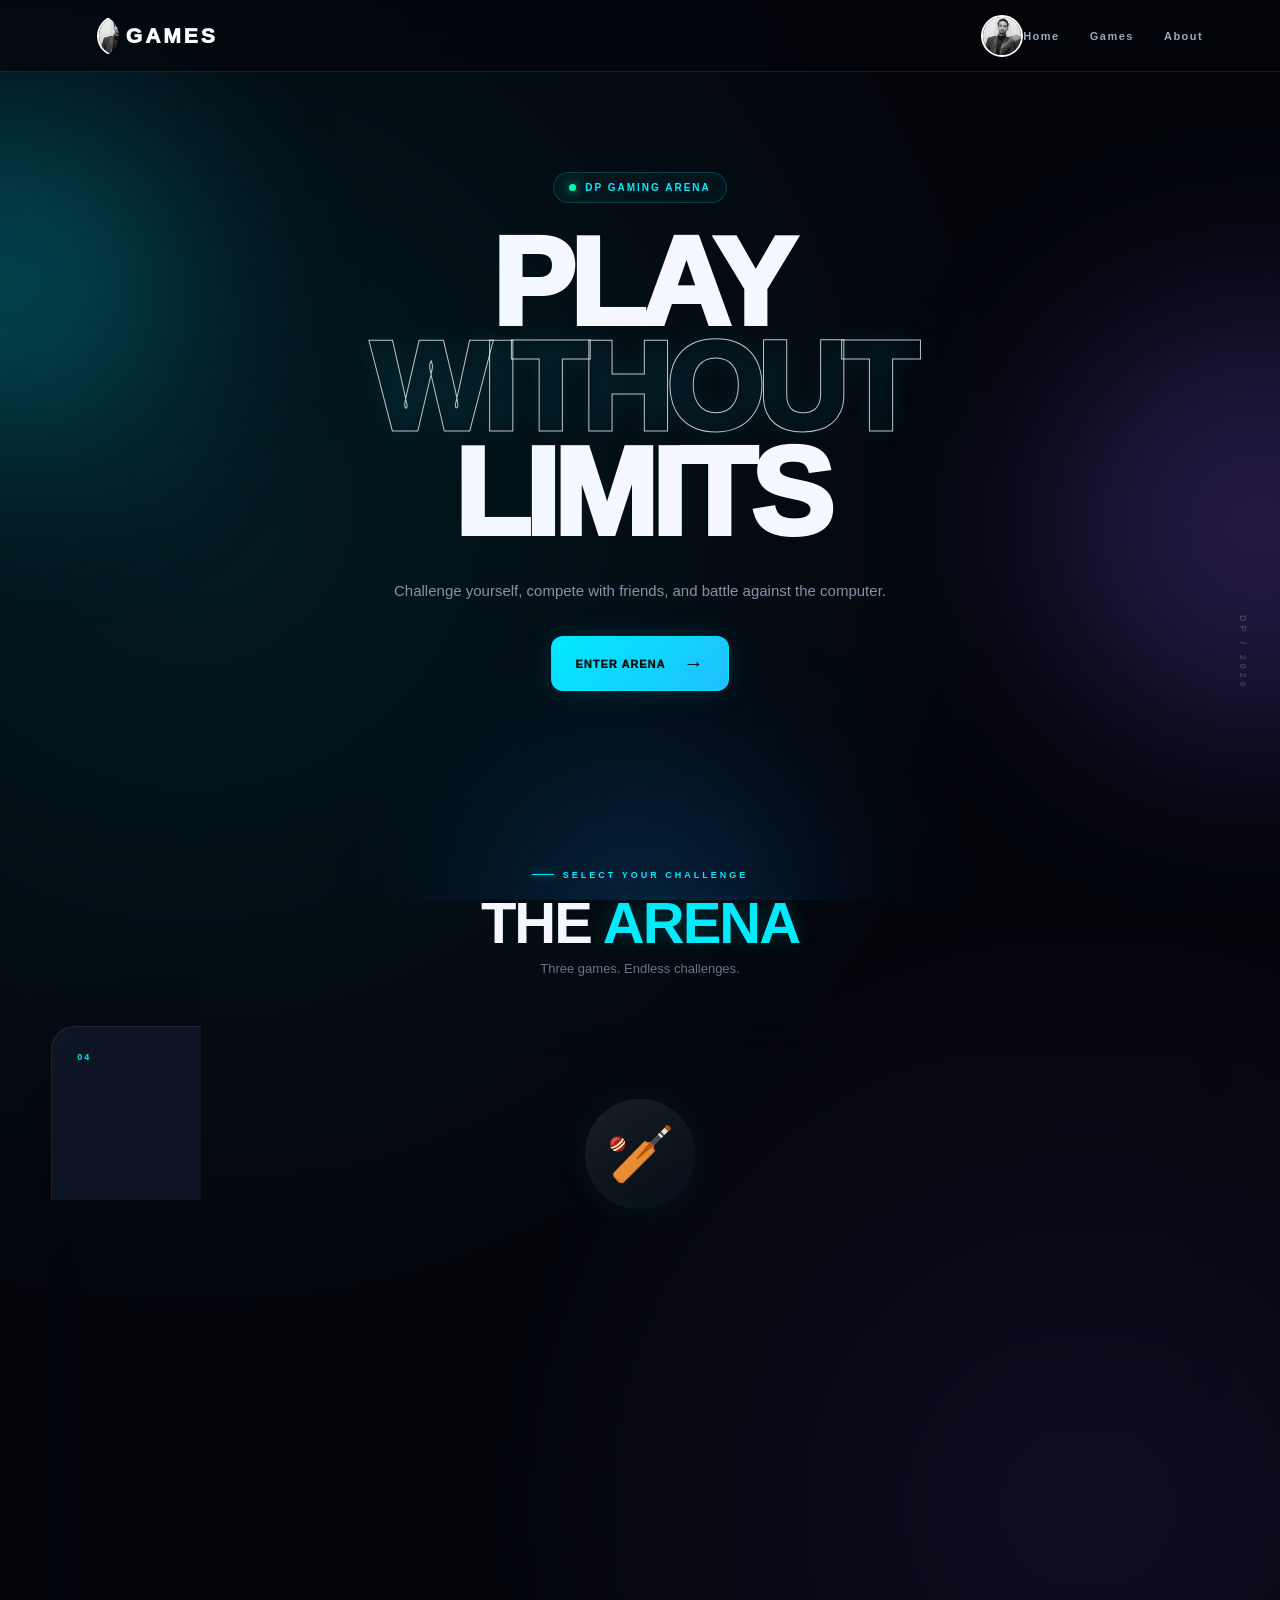
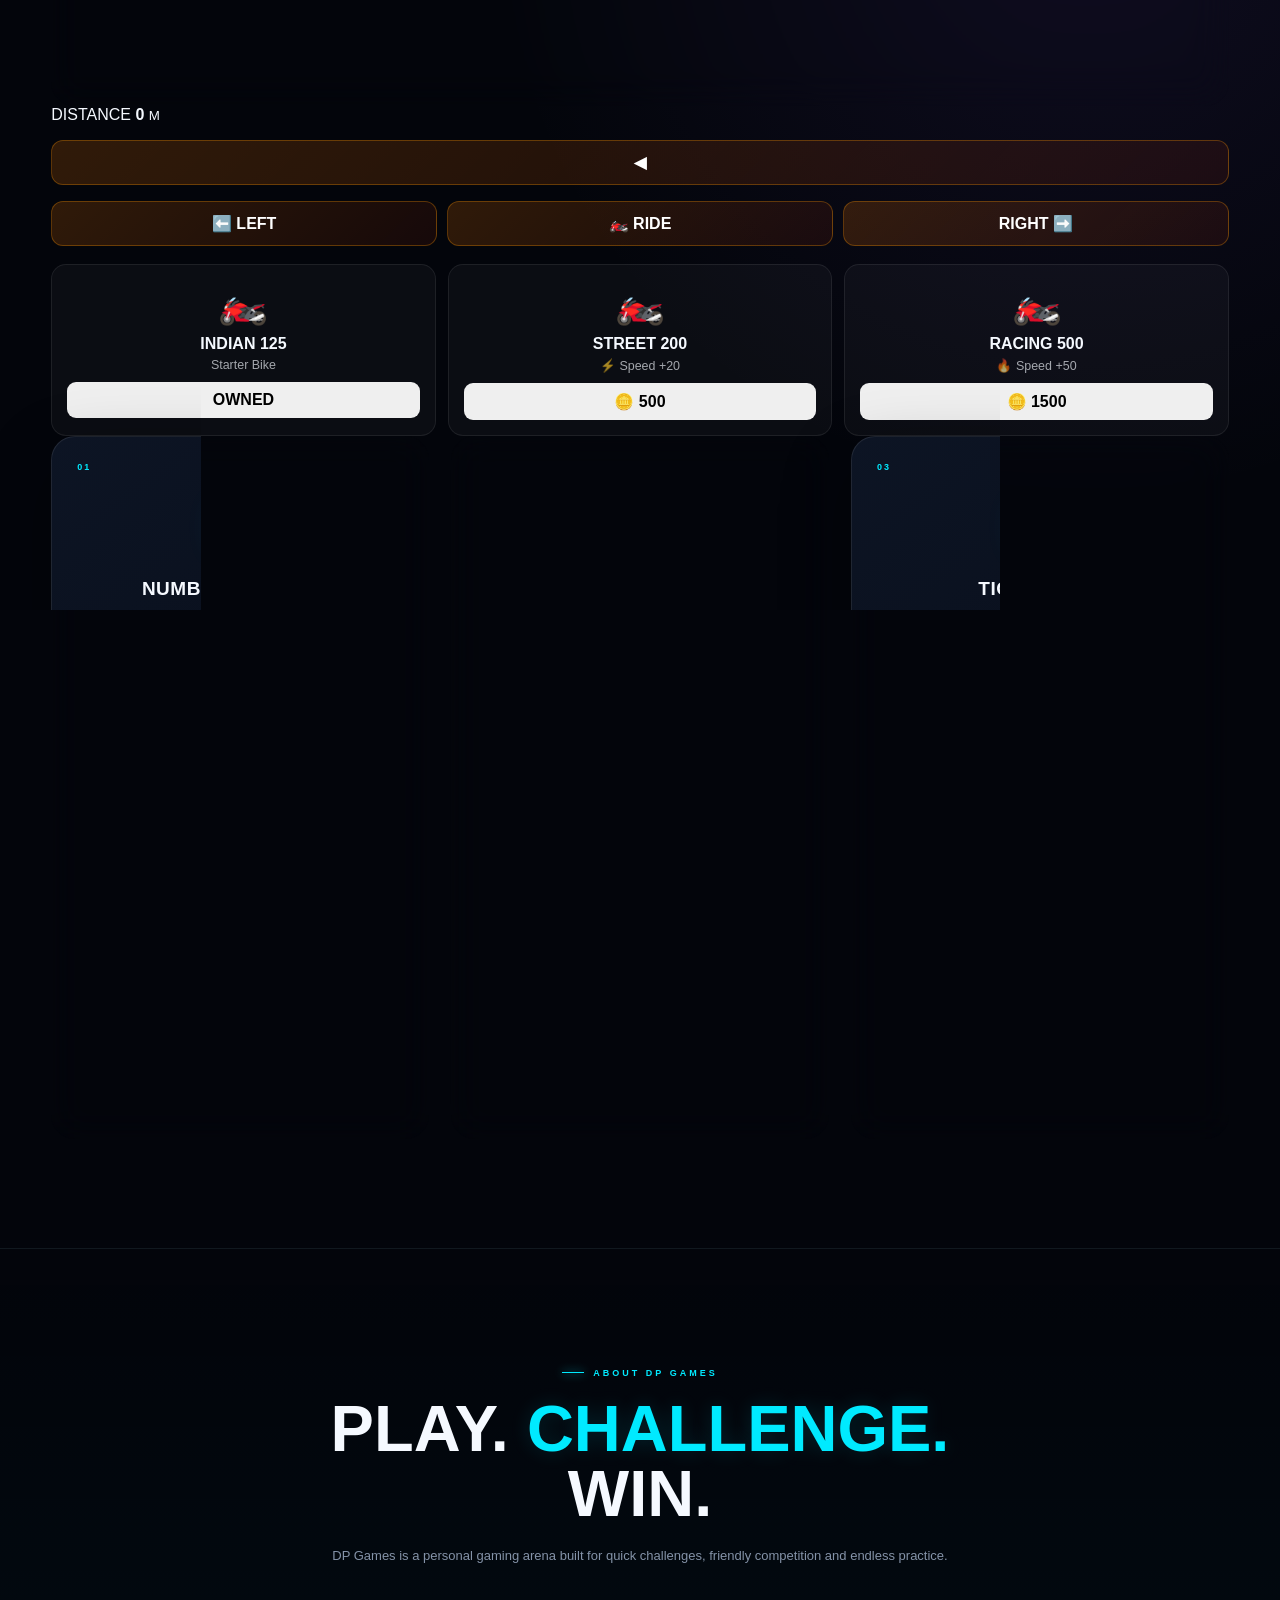
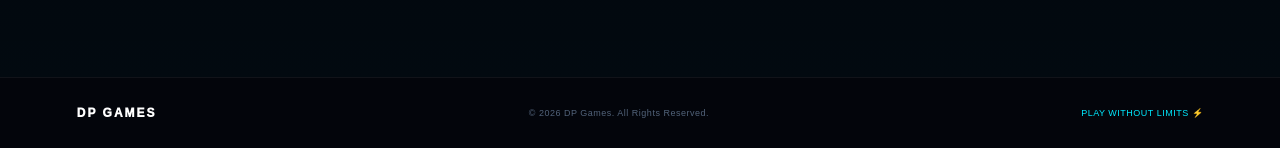
==== commit 2d09463c: "Fix HTML encoding issues in index.html" ====
--- a/index.html
+++ b/index.html
@@ -5,7 +5,7 @@
     <meta charset="UTF-8">
     <meta name="viewport" content="width=device-width, initial-scale=1.0">
 
-    <title>DP Games — Play Without Limits</title>
+    <title>DP Games — Play Without Limits </title>
 
     <link rel="stylesheet" href="style.css">
 </head>
@@ -799,4 +799,4 @@
 
 </body>
 
-</html>+</html>
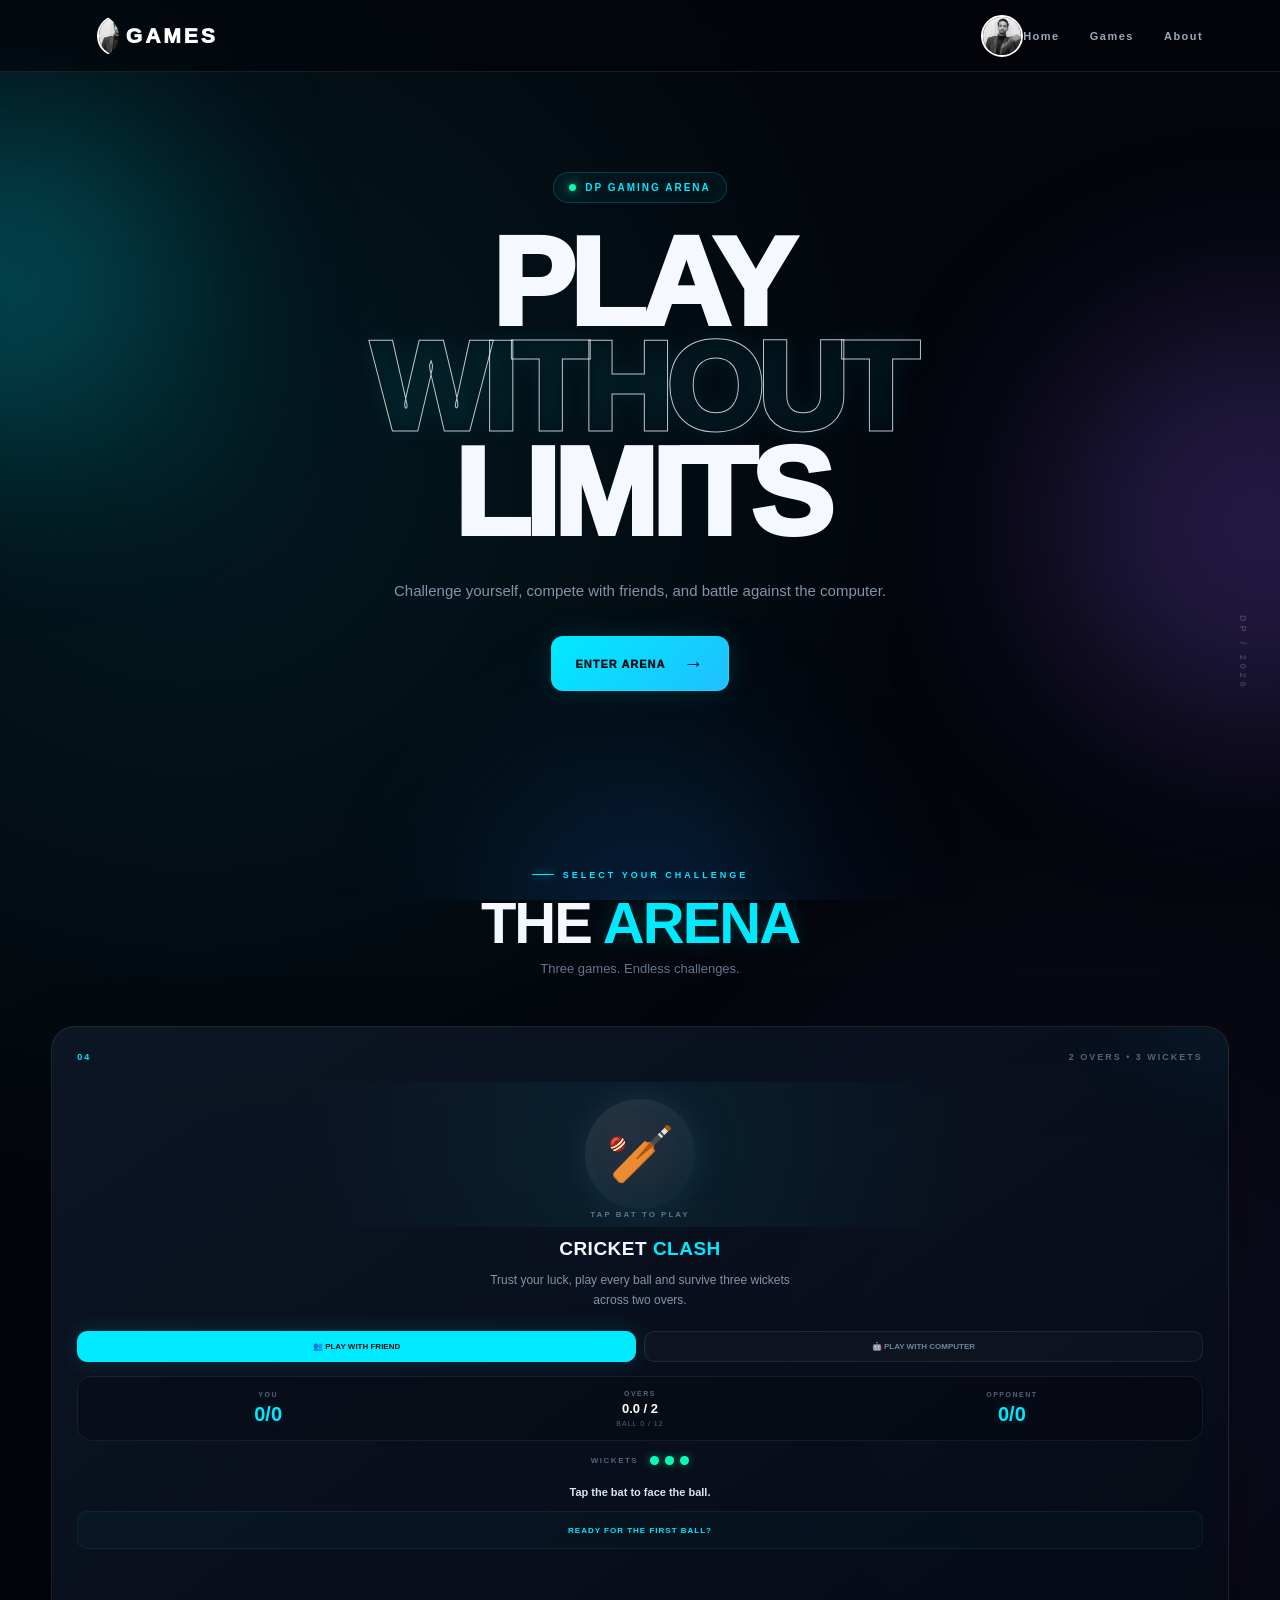
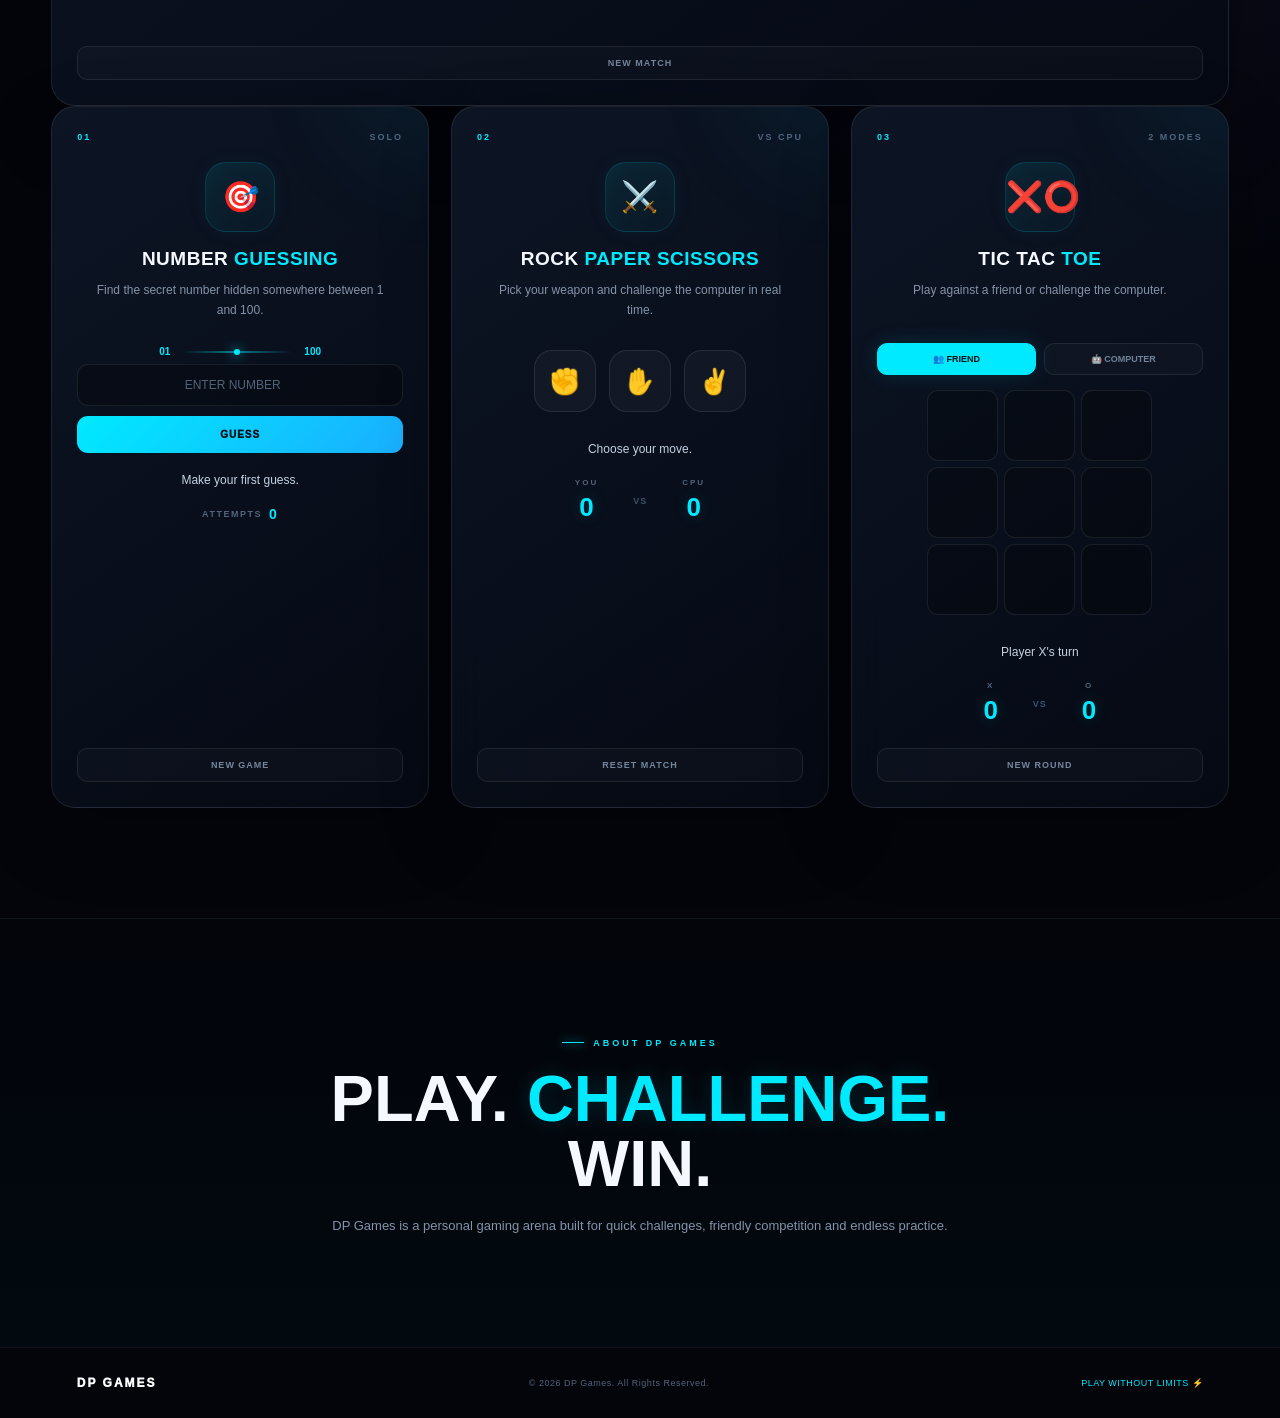
==== commit 08d040b0: "Fix HTML encoding issues in index.html" ====
--- a/index.html
+++ b/index.html
@@ -283,76 +283,7 @@
 </article>
 
 
-        <div>
-            <span>DISTANCE</span>
-
-            <strong id="bike-distance">
-                0
-            </strong>
-            <small>M</small>
-        </div>
-
-    </div>
-
-
-    <!-- CONTROLS -->
-
-    <div class="bike-controls">
-
-        <button
-            id="bike-left"
-            class="bike-control"
-        >
-            ◀
-        
-
-</div>
-
-<!-- BIKE CONTROLS -->
-<div class="bike-controls">
-
-    <button type="button">
-        ⬅️ LEFT
-    </button>
-
-    <button type="button">
-        🏍️ RIDE
-    </button>
-
-    <button type="button">
-        RIGHT ➡️
-    </button>
-
-</div>
-
-<!-- BIKE SHOP -->
-<div class="bike-shop">
-
-    <div class="bike-option">
-        <span class="bike-icon">🏍️</span>
-        <h4>INDIAN 125</h4>
-        <p>Starter Bike</p>
-        <button type="button">OWNED</button>
-    </div>
-
-    <div class="bike-option">
-        <span class="bike-icon">🏍️</span>
-        <h4>STREET 200</h4>
-        <p>⚡ Speed +20</p>
-        <button type="button">🪙 500</button>
-    </div>
-
-    <div class="bike-option">
-        <span class="bike-icon">🏍️</span>
-        <h4>RACING 500</h4>
-        <p>🔥 Speed +50</p>
-        <button type="button">🪙 1500</button>
-    </div>
-
-</div>
-
-</article>
-
+    
         <div class="games-grid">
 
 
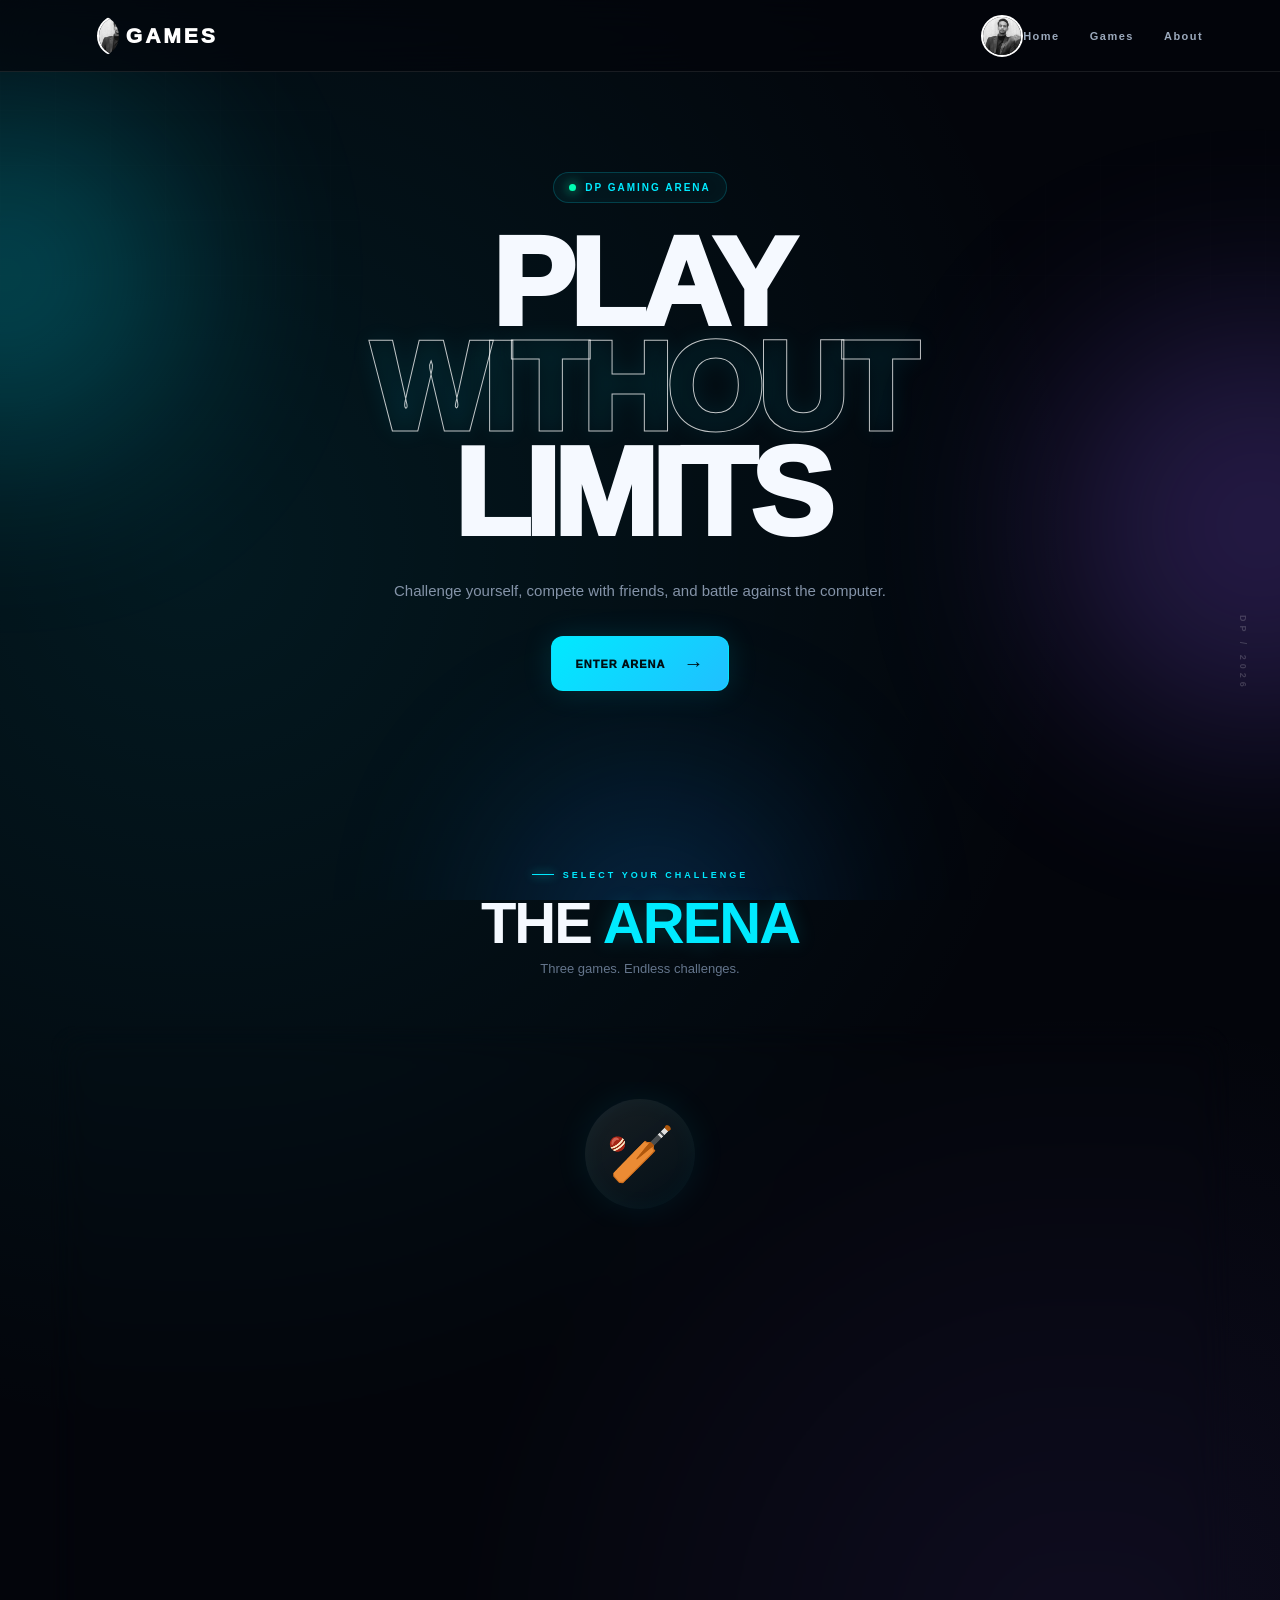
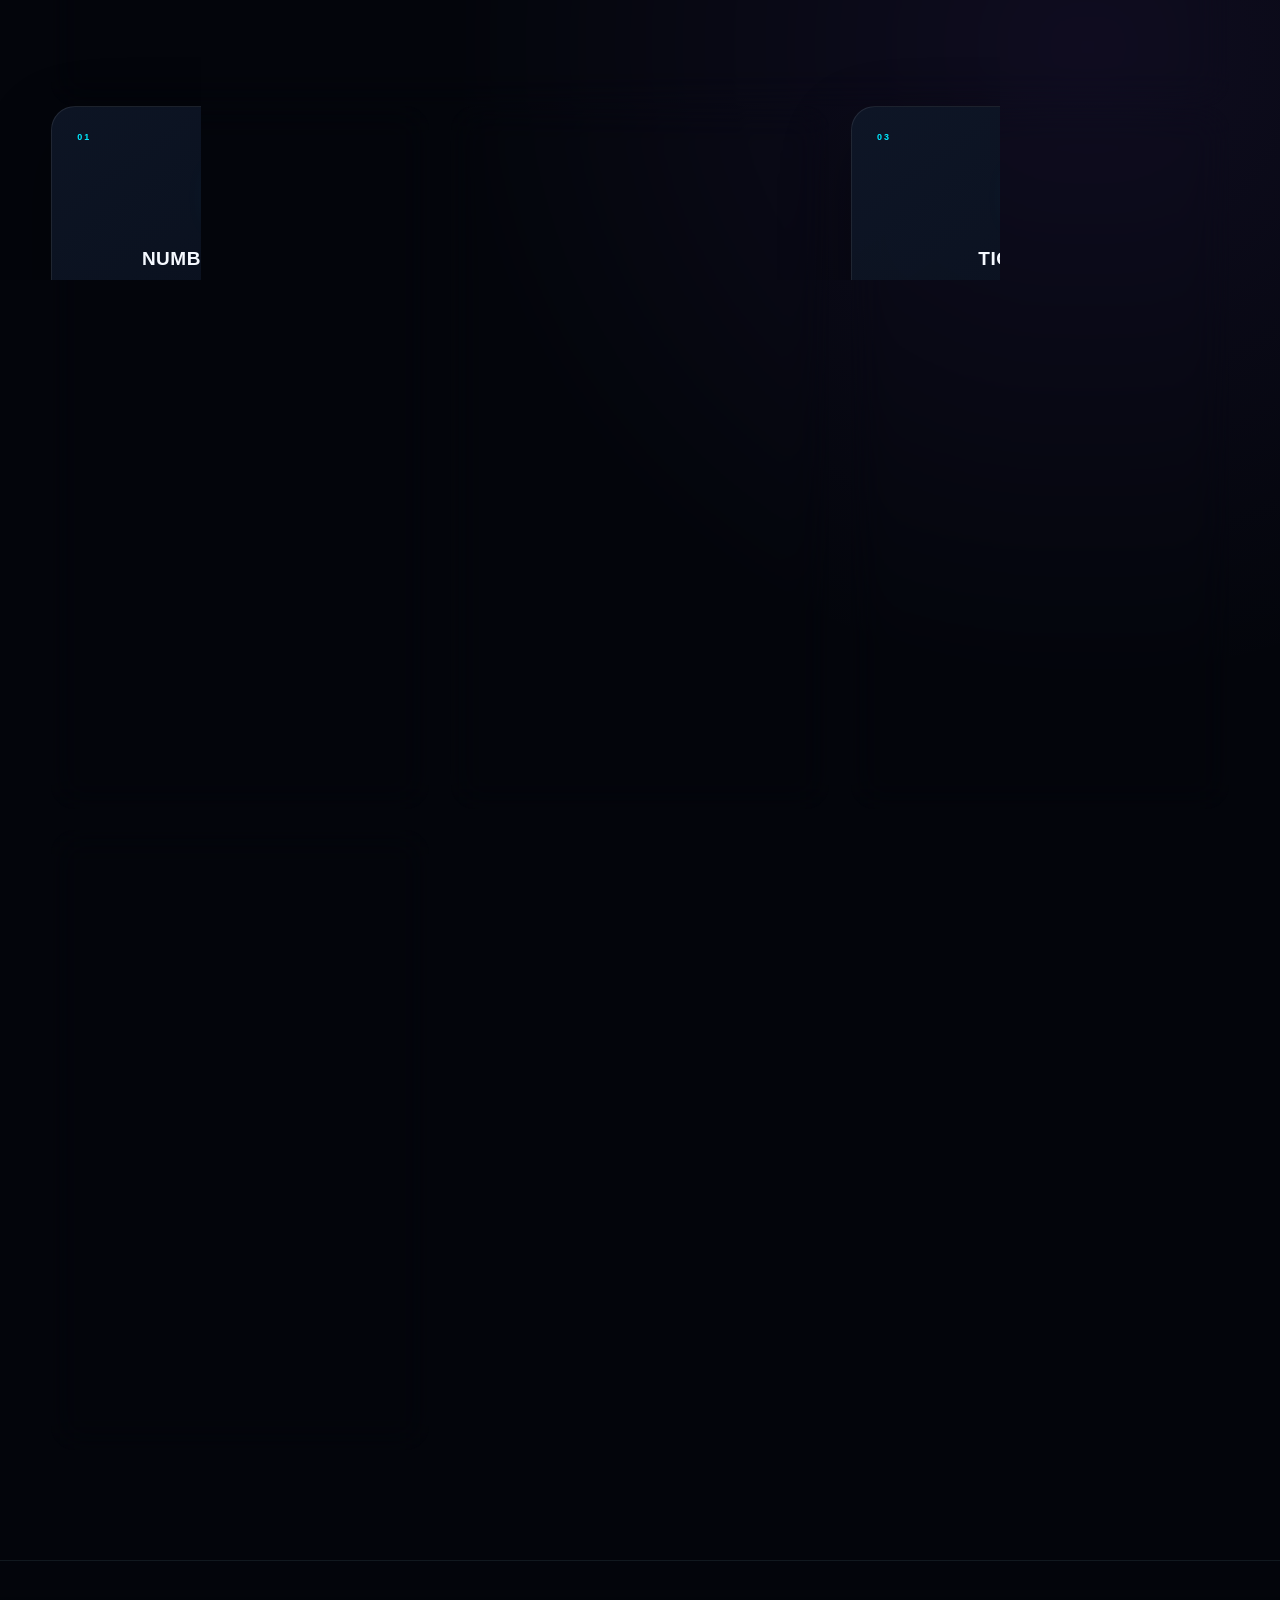
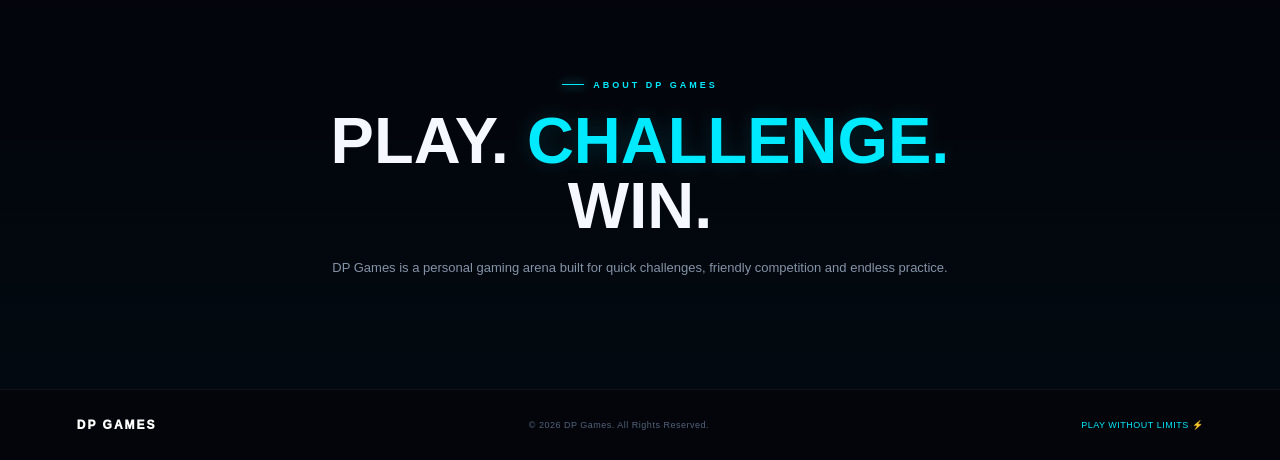
==== commit 019dcf8f: "Fix HTML structure and formatting issues" ====
--- a/index.html
+++ b/index.html
@@ -662,6 +662,48 @@
                 </button>
 
             </article>
+            <!-- GAME 05 - REACTION RUSH -->
+
+<article class="game-card">
+
+    <div class="card-header">
+        <span class="game-number">05</span>
+        <span class="game-type">REACTION GAME</span>
+    </div>
+
+    <h3>⚡ REACTION RUSH</h3>
+
+    <p class="game-description">
+        Wait for the signal and tap as fast as you can!
+    </p>
+
+    <div id="reaction-game"
+         style="text-align:center; padding:20px;">
+
+        <div id="reaction-status"
+             style="margin-bottom:15px;">
+            WAIT FOR GREEN...
+        </div>
+
+        <button id="reaction-button"
+                class="reset-button"
+                style="font-size:20px; padding:15px 30px;">
+            WAIT
+        </button>
+
+        <p>
+            Reaction Time:
+            <strong id="reaction-time">--</strong> ms
+        </p>
+
+        <p>
+            Best:
+            <strong id="reaction-best">--</strong> ms
+        </p>
+
+    </div>
+
+</article>
 
         </div>
 
